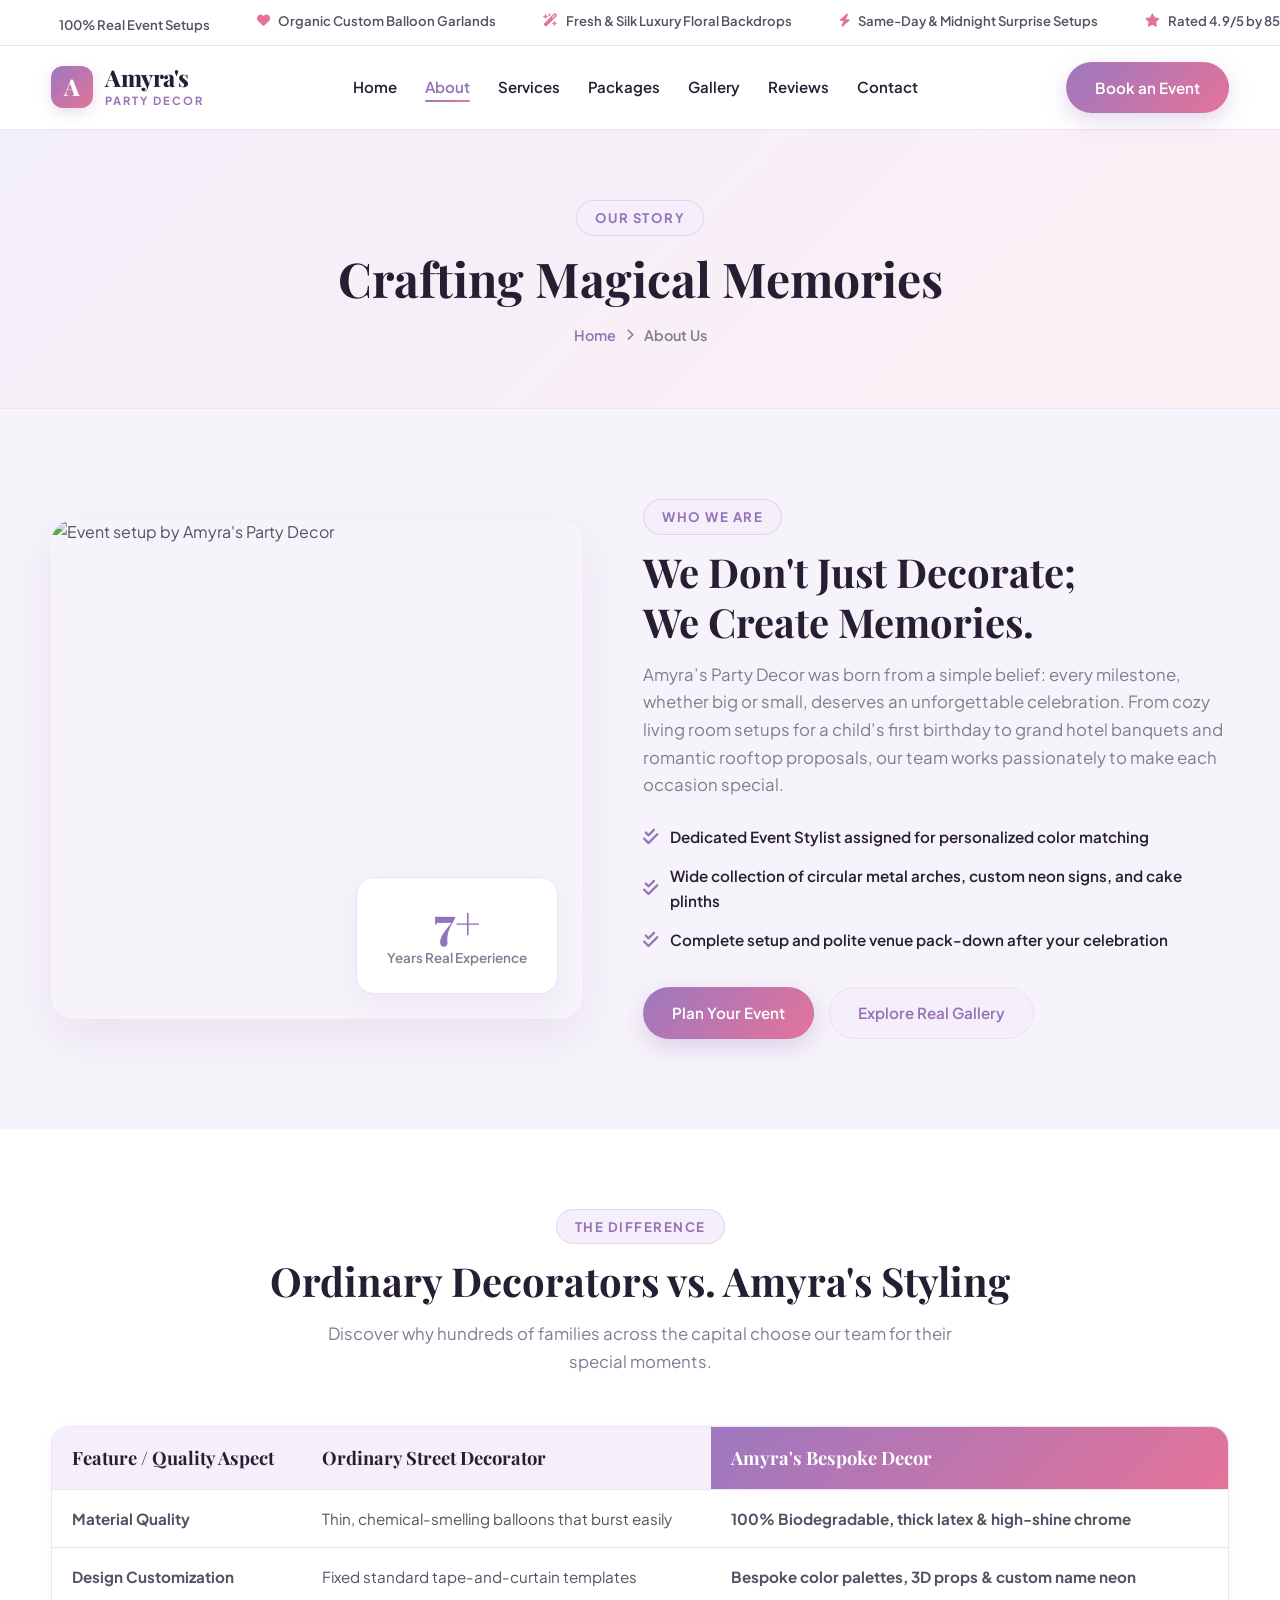
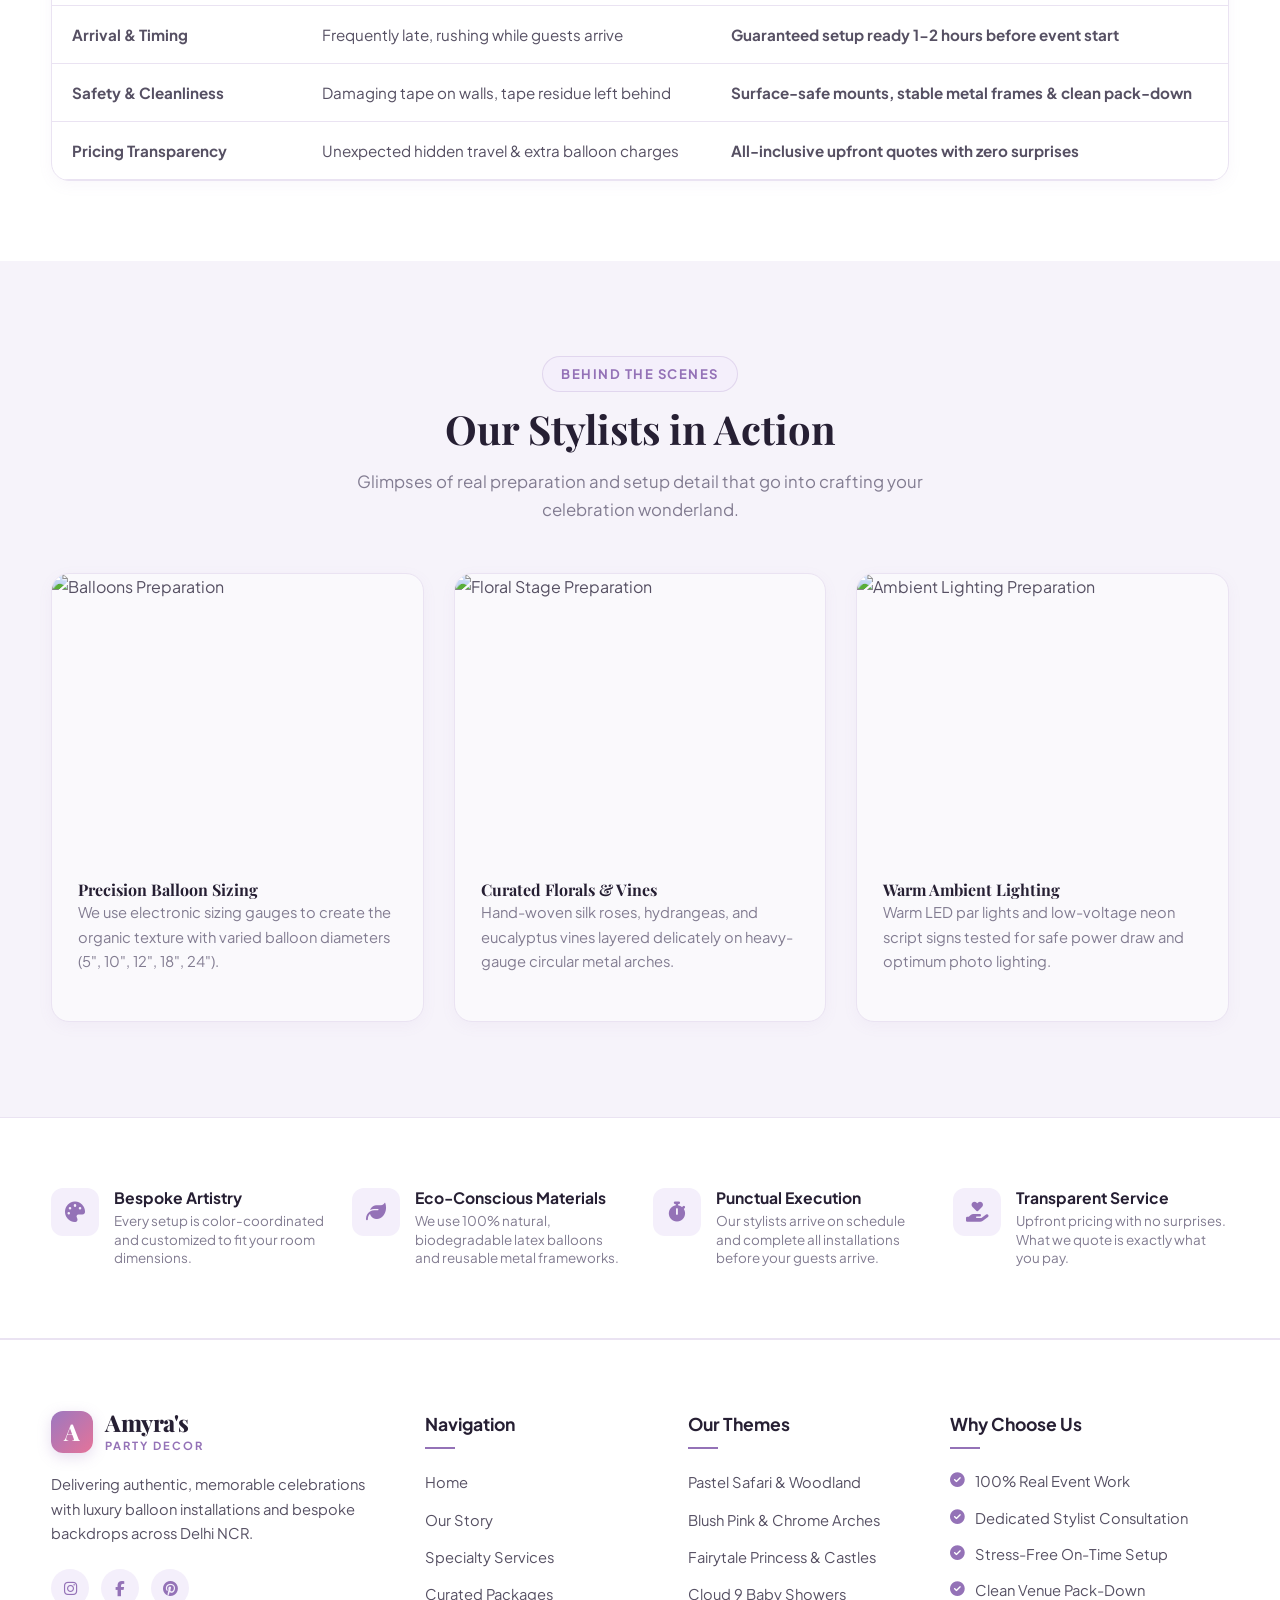
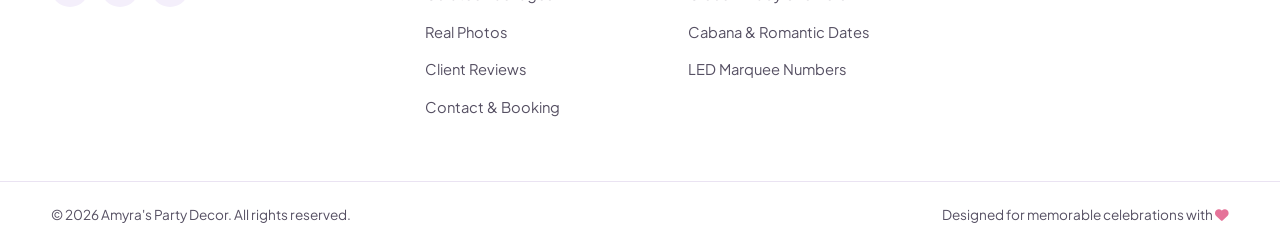
==== about.html @ 31425c53 "first commit" ====
<!DOCTYPE html>
<html lang="en">
<head>
    <meta charset="UTF-8">
    <meta name="viewport" content="width=device-width, initial-scale=1.0">
    <title>About Us | Amyra's Party Decor</title>
    <meta name="description" content="Discover the story of Amyra's Party Decor. Passionate event stylists creating real, unforgettable party decorations across Delhi NCR.">
    <!-- Google Fonts -->
    <link rel="preconnect" href="https://fonts.googleapis.com">
    <link rel="preconnect" href="https://fonts.gstatic.com" crossorigin>
    <link href="https://fonts.googleapis.com/css2?family=Plus+Jakarta+Sans:wght@400;500;600;700;800&family=Playfair+Display:ital,wght@0,600;0,700;0,800;1,600&display=swap" rel="stylesheet">
    <!-- Font Awesome Icons -->
    <link rel="stylesheet" href="https://cdnjs.cloudflare.com/ajax/libs/font-awesome/6.4.0/css/all.min.css">
    <!-- Custom CSS -->
    <link rel="stylesheet" href="style.css">
</head>
<body>

    <!-- TOP ANNOUNCEMENT TICKER -->
    <div class="top-announcement">
        <div class="marquee-track">
            <span><i class="fa-solid fa-sparkles"></i> 100% Real Event Setups</span>
            <span><i class="fa-solid fa-heart"></i> Organic Custom Balloon Garlands</span>
            <span><i class="fa-solid fa-wand-magic-sparkles"></i> Fresh & Silk Luxury Floral Backdrops</span>
            <span><i class="fa-solid fa-bolt"></i> Same-Day & Midnight Surprise Setups</span>
            <span><i class="fa-solid fa-star"></i> Rated 4.9/5 by 850+ Real Families</span>
        </div>
    </div>

    <!-- MAIN HEADER -->
    <header class="luxe-header" id="header">
        <div class="container header-inner">
            <a href="index.html" class="brand-brand">
                <span class="brand-monogram">A</span>
                <div class="brand-names">
                    <span class="name-main">Amyra's</span>
                    <span class="name-sub">Party Decor</span>
                </div>
            </a>

            <nav class="luxe-nav" id="navMenu">
                <ul class="nav-list">
                    <li><a href="index.html">Home</a></li>
                    <li><a href="about.html" class="active">About</a></li>
                    <li><a href="services.html">Services</a></li>
                    <li><a href="packages.html">Packages</a></li>
                    <li><a href="gallery.html">Gallery</a></li>
                    <li><a href="reviews.html">Reviews</a></li>
                    <li><a href="contact.html">Contact</a></li>
                </ul>
                <div class="mobile-cta-box">
                    <a href="contact.html" class="btn btn-primary w-100">Book an Event</a>
                </div>
            </nav>

            <div class="header-right">
                <a href="contact.html" class="btn btn-primary d-mobile-none">Book an Event</a>
                <button class="nav-burger" id="menuToggle" aria-label="Open Navigation Menu">
                    <span></span>
                    <span></span>
                    <span></span>
                </button>
            </div>
        </div>
    </header>

    <!-- PAGE HERO BANNER -->
    <section class="page-banner">
        <div class="container">
            <div class="tag-label">Our Story</div>
            <h1>Crafting Magical Memories</h1>
            <div class="breadcrumbs">
                <a href="index.html">Home</a>
                <i class="fa-solid fa-chevron-right"></i>
                <span>About Us</span>
            </div>
        </div>
    </section>

    <!-- STORY SECTION -->
    <section class="story-section">
        <div class="container story-wrapper">
            <div class="story-media">
                <div class="media-frame">
                    <img src="https://images.unsplash.com/photo-1464366400600-7168b8af9bc3?w=800&auto=format&fit=crop&q=80" alt="Event setup by Amyra's Party Decor">
                    <div class="badge-float">
                        <span class="badge-num">7+</span>
                        <span class="badge-lbl">Years Real Experience</span>
                    </div>
                </div>
            </div>
            <div class="story-content">
                <div class="tag-label">Who We Are</div>
                <h2 class="h2-heading">We Don't Just Decorate; <br>We Create Memories.</h2>
                <p class="body-p">
                    Amyra’s Party Decor was born from a simple belief: every milestone, whether big or small, deserves an unforgettable celebration. From cozy living room setups for a child’s first birthday to grand hotel banquets and romantic rooftop proposals, our team works passionately to make each occasion special.
                </p>
                <div class="highlights-list">
                    <div class="hl-item">
                        <i class="fa-solid fa-check-double"></i>
                        <span>Dedicated Event Stylist assigned for personalized color matching</span>
                    </div>
                    <div class="hl-item">
                        <i class="fa-solid fa-check-double"></i>
                        <span>Wide collection of circular metal arches, custom neon signs, and cake plinths</span>
                    </div>
                    <div class="hl-item">
                        <i class="fa-solid fa-check-double"></i>
                        <span>Complete setup and polite venue pack-down after your celebration</span>
                    </div>
                </div>
                <div class="story-cta">
                    <a href="contact.html" class="btn btn-primary">Plan Your Event</a>
                    <a href="gallery.html" class="btn btn-soft">Explore Real Gallery</a>
                </div>
            </div>
        </div>
    </section>

    <!-- WHAT SETS US APART: COMPARISON SECTION -->
    <section class="table-section">
        <div class="container">
            <div class="section-title-wrap text-center">
                <div class="tag-label">The Difference</div>
                <h2 class="h2-heading">Ordinary Decorators vs. Amyra's Styling</h2>
                <p class="body-p">Discover why hundreds of families across the capital choose our team for their special moments.</p>
            </div>

            <div class="comparison-wrapper">
                <table class="comparison-table">
                    <thead>
                        <tr>
                            <th>Feature / Quality Aspect</th>
                            <th>Ordinary Street Decorator</th>
                            <th style="background: var(--pastel-gradient); color: #FFFFFF;">Amyra's Bespoke Decor</th>
                        </tr>
                    </thead>
                    <tbody>
                        <tr>
                            <td><strong>Material Quality</strong></td>
                            <td>Thin, chemical-smelling balloons that burst easily</td>
                            <td><strong>100% Biodegradable, thick latex & high-shine chrome</strong></td>
                        </tr>
                        <tr>
                            <td><strong>Design Customization</strong></td>
                            <td>Fixed standard tape-and-curtain templates</td>
                            <td><strong>Bespoke color palettes, 3D props & custom name neon</strong></td>
                        </tr>
                        <tr>
                            <td><strong>Arrival & Timing</strong></td>
                            <td>Frequently late, rushing while guests arrive</td>
                            <td><strong>Guaranteed setup ready 1-2 hours before event start</strong></td>
                        </tr>
                        <tr>
                            <td><strong>Safety & Cleanliness</strong></td>
                            <td>Damaging tape on walls, tape residue left behind</td>
                            <td><strong>Surface-safe mounts, stable metal frames & clean pack-down</strong></td>
                        </tr>
                        <tr>
                            <td><strong>Pricing Transparency</strong></td>
                            <td>Unexpected hidden travel & extra balloon charges</td>
                            <td><strong>All-inclusive upfront quotes with zero surprises</strong></td>
                        </tr>
                    </tbody>
                </table>
            </div>
        </div>
    </section>

    <!-- REAL IN-ACTION PHOTO GRID -->
    <section class="gallery-luxe" style="background: var(--bg-alt);">
        <div class="container">
            <div class="section-title-wrap text-center">
                <div class="tag-label">Behind The Scenes</div>
                <h2 class="h2-heading">Our Stylists in Action</h2>
                <p class="body-p">Glimpses of real preparation and setup detail that go into crafting your celebration wonderland.</p>
            </div>

            <div class="cards-grid">
                <div class="service-box">
                    <div class="box-thumb" style="height: 280px;">
                        <img src="https://images.unsplash.com/photo-1530103862676-de8c9debad1d?w=700&auto=format&fit=crop&q=80" alt="Balloons Preparation">
                    </div>
                    <div class="box-content">
                        <h4>Precision Balloon Sizing</h4>
                        <p>We use electronic sizing gauges to create the organic texture with varied balloon diameters (5", 10", 12", 18", 24").</p>
                    </div>
                </div>

                <div class="service-box">
                    <div class="box-thumb" style="height: 280px;">
                        <img src="https://images.unsplash.com/photo-1519741497674-611481863552?w=700&auto=format&fit=crop&q=80" alt="Floral Stage Preparation">
                    </div>
                    <div class="box-content">
                        <h4>Curated Florals & Vines</h4>
                        <p>Hand-woven silk roses, hydrangeas, and eucalyptus vines layered delicately on heavy-gauge circular metal arches.</p>
                    </div>
                </div>

                <div class="service-box">
                    <div class="box-thumb" style="height: 280px;">
                        <img src="https://images.unsplash.com/photo-1511285560929-80b456fea0bc?w=700&auto=format&fit=crop&q=80" alt="Ambient Lighting Preparation">
                    </div>
                    <div class="box-content">
                        <h4>Warm Ambient Lighting</h4>
                        <p>Warm LED par lights and low-voltage neon script signs tested for safe power draw and optimum photo lighting.</p>
                    </div>
                </div>
            </div>
        </div>
    </section>

    <!-- OUR VALUES SECTION -->
    <section class="trust-strip" style="padding: 70px 0;">
        <div class="container trust-grid">
            <div class="trust-box">
                <div class="trust-icon"><i class="fa-solid fa-palette"></i></div>
                <div class="trust-text">
                    <h4>Bespoke Artistry</h4>
                    <p>Every setup is color-coordinated and customized to fit your room dimensions.</p>
                </div>
            </div>
            <div class="trust-box">
                <div class="trust-icon"><i class="fa-solid fa-leaf"></i></div>
                <div class="trust-text">
                    <h4>Eco-Conscious Materials</h4>
                    <p>We use 100% natural, biodegradable latex balloons and reusable metal frameworks.</p>
                </div>
            </div>
            <div class="trust-box">
                <div class="trust-icon"><i class="fa-solid fa-stopwatch"></i></div>
                <div class="trust-text">
                    <h4>Punctual Execution</h4>
                    <p>Our stylists arrive on schedule and complete all installations before your guests arrive.</p>
                </div>
            </div>
            <div class="trust-box">
                <div class="trust-icon"><i class="fa-solid fa-hand-holding-heart"></i></div>
                <div class="trust-text">
                    <h4>Transparent Service</h4>
                    <p>Upfront pricing with no surprises. What we quote is exactly what you pay.</p>
                </div>
            </div>
        </div>
    </section>

    <!-- FOOTER -->
    <footer class="footer-luxe">
        <div class="container footer-grid">
            <div class="col-main">
                <div class="brand-brand">
                    <span class="brand-monogram">A</span>
                    <div class="brand-names">
                        <span class="name-main">Amyra's</span>
                        <span class="name-sub">Party Decor</span>
                    </div>
                </div>
                <p class="footer-blurb">
                    Delivering authentic, memorable celebrations with luxury balloon installations and bespoke backdrops across Delhi NCR.
                </p>
                <div class="social-pills">
                    <a href="#" aria-label="Instagram"><i class="fa-brands fa-instagram"></i></a>
                    <a href="#" aria-label="Facebook"><i class="fa-brands fa-facebook-f"></i></a>
                    <a href="#" aria-label="Pinterest"><i class="fa-brands fa-pinterest"></i></a>
                </div>
            </div>

            <div class="col-links">
                <h5>Navigation</h5>
                <ul>
                    <li><a href="index.html">Home</a></li>
                    <li><a href="about.html">Our Story</a></li>
                    <li><a href="services.html">Specialty Services</a></li>
                    <li><a href="packages.html">Curated Packages</a></li>
                    <li><a href="gallery.html">Real Photos</a></li>
                    <li><a href="reviews.html">Client Reviews</a></li>
                    <li><a href="contact.html">Contact & Booking</a></li>
                </ul>
            </div>

            <div class="col-links">
                <h5>Our Themes</h5>
                <ul>
                    <li><a href="services.html">Pastel Safari & Woodland</a></li>
                    <li><a href="services.html">Blush Pink & Chrome Arches</a></li>
                    <li><a href="services.html">Fairytale Princess & Castles</a></li>
                    <li><a href="services.html">Cloud 9 Baby Showers</a></li>
                    <li><a href="services.html">Cabana & Romantic Dates</a></li>
                    <li><a href="services.html">LED Marquee Numbers</a></li>
                </ul>
            </div>

            <div class="col-links">
                <h5>Why Choose Us</h5>
                <ul class="perks-bullets">
                    <li><i class="fa-solid fa-circle-check"></i> 100% Real Event Work</li>
                    <li><i class="fa-solid fa-circle-check"></i> Dedicated Stylist Consultation</li>
                    <li><i class="fa-solid fa-circle-check"></i> Stress-Free On-Time Setup</li>
                    <li><i class="fa-solid fa-circle-check"></i> Clean Venue Pack-Down</li>
                </ul>
            </div>
        </div>

        <div class="footer-base">
            <div class="container footer-base-inner">
                <p>&copy; <span id="currentYear"></span> Amyra's Party Decor. All rights reserved.</p>
                <p>Designed for memorable celebrations with <i class="fa-solid fa-heart" style="color: #E57399;"></i></p>
            </div>
        </div>
    </footer>

    <!-- SCROLL TOP -->
    <button class="luxe-scroll-top" id="scrollTopBtn" aria-label="Scroll to Top">
        <i class="fa-solid fa-arrow-up"></i>
    </button>

    <script src="script.js"></script>
</body>
</html>
---- style.css ----
/* ==========================================================================
   AMYRA'S PARTY DECOR - LIGHT & SOFT PASTEL STYLESHEET (EXPANDED)
   Colors: Soft Lilac, Blush Rose, Pearl White & Lavender Mist (No Gold)
   Layout: 4% Left/Right Responsive Padding & Comprehensive Multi-Page Elements
   ========================================================================== */

:root {
    /* Soft Light Pastel Palette */
    --primary: #9472B7;
    --primary-light: #B79AD4;
    --primary-soft: #F4EFFB;
    --primary-dark: #7A589E;
    
    --rose: #E57399;
    --rose-light: #F7A8C2;
    --rose-soft: #FDF0F4;
    
    --pastel-gradient: linear-gradient(135deg, #9C78C0 0%, #E57399 100%);
    --pastel-gradient-soft: linear-gradient(135deg, #F3EFF9 0%, #FDF0F5 100%);
    --pastel-gradient-card: linear-gradient(180deg, #FFFFFF 0%, #FAF8FC 100%);
    
    --bg-page: #FAF9FC;
    --bg-card: #FFFFFF;
    --bg-alt: #F6F3FA;
    
    --text-heading: #261F33;
    --text-body: #565063;
    --text-muted: #827C91;
    --border-soft: #EAE3F2;
    --border-focus: #C8B3E3;

    /* Shadows & Radii */
    --shadow-sm: 0 4px 15px rgba(148, 114, 183, 0.06);
    --shadow-md: 0 10px 30px rgba(148, 114, 183, 0.08);
    --shadow-lg: 0 18px 45px rgba(148, 114, 183, 0.12);
    
    --radius-sm: 10px;
    --radius-md: 18px;
    --radius-lg: 24px;
    --radius-pill: 999px;
    
    --transition: all 0.3s cubic-bezier(0.2, 0.8, 0.2, 1);
}

/* Base Reset */
*, *::before, *::after {
    margin: 0;
    padding: 0;
    box-sizing: border-box;
}

html {
    scroll-behavior: smooth;
    font-size: 16px;
}

body {
    font-family: 'Plus Jakarta Sans', sans-serif;
    color: var(--text-body);
    background-color: var(--bg-page);
    line-height: 1.65;
    overflow-x: hidden;
    -webkit-font-smoothing: antialiased;
}

h1, h2, h3, h4, .h2-heading {
    font-family: 'Playfair Display', serif;
    color: var(--text-heading);
    font-weight: 700;
    line-height: 1.25;
}

h5, h6 {
    font-family: 'Plus Jakarta Sans', sans-serif;
    font-weight: 700;
}

a {
    text-decoration: none;
    color: inherit;
    transition: var(--transition);
}

ul {
    list-style: none;
}

img {
    max-width: 100%;
    height: auto;
    display: block;
}

/* 4% LEFT & RIGHT PADDING ACROSS ENTIRE APPLICATION */
.container {
    width: 100%;
    max-width: 100%;
    margin: 0 auto;
    padding-left: 4%;
    padding-right: 4%;
}

.text-center {
    text-align: center;
}

.w-100 {
    width: 100%;
}

.pastel-gradient-text {
    background: var(--pastel-gradient);
    -webkit-background-clip: text;
    -webkit-text-fill-color: transparent;
    display: inline-block;
}

/* Headings & Section Tags */
.tag-label {
    display: inline-flex;
    align-items: center;
    gap: 6px;
    font-size: 0.82rem;
    font-weight: 700;
    text-transform: uppercase;
    letter-spacing: 1.5px;
    color: var(--primary);
    background: var(--primary-soft);
    padding: 6px 18px;
    border-radius: var(--radius-pill);
    margin-bottom: 12px;
    border: 1px solid rgba(148, 114, 183, 0.2);
}

.h2-heading {
    font-size: 2.5rem;
    margin-bottom: 14px;
    color: var(--text-heading);
}

.body-p {
    font-size: 1.05rem;
    color: var(--text-muted);
    max-width: 660px;
    margin: 0 auto;
}

.section-title-wrap {
    margin-bottom: 50px;
}

/* Buttons (Soft & Light) */
.btn {
    display: inline-flex;
    align-items: center;
    justify-content: center;
    gap: 10px;
    font-family: 'Plus Jakarta Sans', sans-serif;
    font-weight: 600;
    font-size: 0.95rem;
    padding: 12px 28px;
    border-radius: var(--radius-pill);
    cursor: pointer;
    border: 1.5px solid transparent;
    transition: var(--transition);
}

.btn-primary {
    background: var(--pastel-gradient);
    color: #FFFFFF;
    box-shadow: 0 8px 22px rgba(156, 120, 192, 0.28);
}

.btn-primary:hover {
    transform: translateY(-2px);
    box-shadow: 0 12px 28px rgba(156, 120, 192, 0.4);
    opacity: 0.95;
    color: #FFFFFF;
}

.btn-soft {
    background: var(--primary-soft);
    color: var(--primary);
    border: 1px solid var(--border-soft);
}

.btn-soft:hover {
    background: #EAE2F5;
    color: var(--primary);
    transform: translateY(-2px);
}

.btn-outline {
    background: transparent;
    border-color: var(--primary);
    color: var(--primary);
}

.btn-outline:hover {
    background: var(--primary);
    color: #FFFFFF;
    transform: translateY(-2px);
}

.btn-xl {
    padding: 15px 34px;
    font-size: 1.05rem;
}

.btn-block {
    width: 100%;
}

/* ==========================================================================
   TOP TICKER MARQUEE
   ========================================================================== */
.top-announcement {
    background: #FFFFFF;
    color: var(--text-body);
    font-size: 0.82rem;
    font-weight: 600;
    padding: 9px 4%;
    overflow: hidden;
    white-space: nowrap;
    border-bottom: 1px solid var(--border-soft);
}

.marquee-track {
    display: inline-block;
    animation: marquee 32s linear infinite;
}

.marquee-track span {
    margin-right: 45px;
    display: inline-flex;
    align-items: center;
    gap: 8px;
}

.marquee-track span i {
    color: var(--rose);
}

@keyframes marquee {
    0% { transform: translateX(0%); }
    100% { transform: translateX(-50%); }
}

/* ==========================================================================
   HEADER (LIGHT & CLEAN)
   ========================================================================== */
.luxe-header {
    background: rgba(255, 255, 255, 0.95);
    backdrop-filter: blur(14px);
    position: sticky;
    top: 0;
    z-index: 999;
    padding: 16px 0;
    border-bottom: 1px solid var(--border-soft);
    transition: var(--transition);
}

.luxe-header.scrolled {
    padding: 11px 0;
    box-shadow: var(--shadow-sm);
}

.header-inner {
    display: flex;
    align-items: center;
    justify-content: space-between;
}

/* Brand */
.brand-brand {
    display: flex;
    align-items: center;
    gap: 12px;
}

.brand-monogram {
    width: 42px;
    height: 42px;
    background: var(--pastel-gradient);
    color: #FFFFFF;
    border-radius: 12px;
    display: flex;
    align-items: center;
    justify-content: center;
    font-family: 'Playfair Display', serif;
    font-size: 1.45rem;
    font-weight: 800;
    box-shadow: 0 4px 14px rgba(156, 120, 192, 0.25);
}

.brand-names {
    display: flex;
    flex-direction: column;
}

.name-main {
    font-family: 'Playfair Display', serif;
    font-size: 1.45rem;
    font-weight: 800;
    color: var(--text-heading);
    line-height: 1.1;
    letter-spacing: -0.5px;
}

.name-sub {
    font-size: 0.7rem;
    font-weight: 700;
    text-transform: uppercase;
    letter-spacing: 2px;
    color: var(--primary);
}

/* Navigation Links */
.nav-list {
    display: flex;
    align-items: center;
    gap: 28px;
}

.nav-list a {
    font-size: 0.94rem;
    font-weight: 600;
    color: var(--text-heading);
    position: relative;
    padding: 6px 0;
}

.nav-list a::after {
    content: '';
    position: absolute;
    bottom: 0;
    left: 0;
    width: 0;
    height: 2px;
    background: var(--pastel-gradient);
    border-radius: 2px;
    transition: var(--transition);
}

.nav-list a:hover,
.nav-list a.active {
    color: var(--primary);
}

.nav-list a:hover::after,
.nav-list a.active::after {
    width: 100%;
}

.mobile-cta-box {
    display: none;
}

.header-right {
    display: flex;
    align-items: center;
    gap: 15px;
}

.nav-burger {
    display: none;
    flex-direction: column;
    justify-content: space-around;
    width: 30px;
    height: 24px;
    background: transparent;
    border: none;
    cursor: pointer;
    padding: 0;
    z-index: 1002;
}

.nav-burger span {
    width: 100%;
    height: 2.5px;
    background: var(--text-heading);
    border-radius: 4px;
    transition: var(--transition);
}

/* ==========================================================================
   PAGE HERO / BANNER (FOR SUBPAGES)
   ========================================================================== */
.page-banner {
    padding: 70px 0 60px;
    background: var(--pastel-gradient-soft);
    text-align: center;
    border-bottom: 1px solid var(--border-soft);
}

.page-banner h1 {
    font-size: 3rem;
    margin-bottom: 14px;
}

.breadcrumbs {
    display: inline-flex;
    align-items: center;
    gap: 10px;
    font-size: 0.9rem;
    font-weight: 600;
    color: var(--text-muted);
}

.breadcrumbs a {
    color: var(--primary);
}

.breadcrumbs i {
    font-size: 0.75rem;
}

/* ==========================================================================
   HERO SECTION (HOME)
   ========================================================================== */
.hero-luxe {
    position: relative;
    padding: 70px 0 85px;
    background: radial-gradient(circle at 10% 20%, rgba(156, 120, 192, 0.08) 0%, transparent 45%),
                radial-gradient(circle at 90% 80%, rgba(229, 115, 153, 0.08) 0%, transparent 45%),
                var(--bg-page);
    overflow: hidden;
}

.hero-grid {
    display: grid;
    grid-template-columns: 1.15fr 0.85fr;
    gap: 40px;
    align-items: center;
}

.pill-tag {
    display: inline-flex;
    align-items: center;
    gap: 8px;
    font-size: 0.82rem;
    font-weight: 700;
    text-transform: uppercase;
    letter-spacing: 1.5px;
    color: var(--primary);
    background: #FFFFFF;
    border: 1px solid var(--border-soft);
    padding: 8px 18px;
    border-radius: var(--radius-pill);
    box-shadow: var(--shadow-sm);
    margin-bottom: 22px;
}

.hero-headline {
    font-size: 3.5rem;
    font-weight: 800;
    margin-bottom: 20px;
    letter-spacing: -0.5px;
}

.hero-lead {
    font-size: 1.12rem;
    color: var(--text-muted);
    max-width: 520px;
    margin-bottom: 35px;
}

.hero-actions {
    display: flex;
    gap: 16px;
    flex-wrap: wrap;
    margin-bottom: 45px;
}

.hero-metrics {
    display: flex;
    align-items: center;
    gap: 28px;
    padding-top: 25px;
    border-top: 1px solid var(--border-soft);
}

.metric-item {
    display: flex;
    flex-direction: column;
}

.metric-val {
    font-family: 'Playfair Display', serif;
    font-size: 2.1rem;
    font-weight: 800;
    color: var(--primary);
    line-height: 1;
}

.metric-label {
    font-size: 0.82rem;
    font-weight: 600;
    color: var(--text-muted);
    margin-top: 4px;
}

.metric-divider {
    width: 1px;
    height: 36px;
    background: var(--border-soft);
}

/* Bento Cards */
.hero-bento {
    display: grid;
    grid-template-columns: 1fr 1fr;
    grid-template-rows: 250px 190px;
    gap: 16px;
}

.bento-card {
    position: relative;
    border-radius: var(--radius-md);
    overflow: hidden;
    box-shadow: var(--shadow-md);
    border: 1px solid #FFFFFF;
    transition: var(--transition);
}

.bento-card img {
    width: 100%;
    height: 100%;
    object-fit: cover;
    transition: transform 0.6s ease;
}

.bento-card:hover img {
    transform: scale(1.06);
}

.bento-main {
    grid-column: 1 / -1;
    grid-row: 1;
}

.bento-badge {
    position: absolute;
    top: 15px;
    right: 15px;
    background: rgba(255, 255, 255, 0.95);
    backdrop-filter: blur(8px);
    color: var(--primary);
    font-size: 0.75rem;
    font-weight: 700;
    padding: 6px 14px;
    border-radius: var(--radius-pill);
    box-shadow: var(--shadow-sm);
    display: flex;
    align-items: center;
    gap: 6px;
}

.bento-info {
    position: absolute;
    bottom: 0;
    left: 0;
    right: 0;
    padding: 20px;
    background: linear-gradient(0deg, rgba(38, 31, 51, 0.85) 0%, transparent 100%);
    color: #FFFFFF;
}

.bento-info h4 {
    color: #FFFFFF;
    font-size: 1.25rem;
    margin-bottom: 2px;
}

.bento-info p {
    font-size: 0.85rem;
    color: rgba(255, 255, 255, 0.85);
}

.bento-info-compact {
    position: absolute;
    bottom: 12px;
    left: 12px;
    right: 12px;
    background: rgba(255, 255, 255, 0.95);
    backdrop-filter: blur(6px);
    padding: 6px 12px;
    border-radius: var(--radius-sm);
    text-align: center;
    font-size: 0.82rem;
    font-weight: 700;
    color: var(--text-heading);
}

/* ==========================================================================
   TRUST STRIP
   ========================================================================== */
.trust-strip {
    background: #FFFFFF;
    padding: 40px 0;
    border-top: 1px solid var(--border-soft);
    border-bottom: 1px solid var(--border-soft);
}

.trust-grid {
    display: grid;
    grid-template-columns: repeat(4, 1fr);
    gap: 25px;
}

.trust-box {
    display: flex;
    align-items: flex-start;
    gap: 15px;
}

.trust-icon {
    width: 48px;
    height: 48px;
    min-width: 48px;
    background: var(--primary-soft);
    color: var(--primary);
    border-radius: 12px;
    display: flex;
    align-items: center;
    justify-content: center;
    font-size: 1.25rem;
}

.trust-text h4 {
    font-family: 'Plus Jakarta Sans', sans-serif;
    font-size: 0.98rem;
    font-weight: 700;
    margin-bottom: 4px;
}

.trust-text p {
    font-size: 0.84rem;
    color: var(--text-muted);
    line-height: 1.4;
}

/* ==========================================================================
   PROCESS / STEP-BY-STEP (HOW WE WORK)
   ========================================================================== */
.process-section {
    padding: 90px 0;
    background: var(--bg-alt);
}

.process-grid {
    display: grid;
    grid-template-columns: repeat(4, 1fr);
    gap: 25px;
    position: relative;
}

.process-card {
    background: #FFFFFF;
    border-radius: var(--radius-md);
    padding: 30px 24px;
    border: 1px solid var(--border-soft);
    box-shadow: var(--shadow-sm);
    position: relative;
    transition: var(--transition);
}

.process-card:hover {
    transform: translateY(-6px);
    box-shadow: var(--shadow-md);
    border-color: var(--primary-light);
}

.step-num {
    display: inline-block;
    font-size: 0.8rem;
    font-weight: 800;
    color: var(--primary);
    background: var(--primary-soft);
    padding: 4px 12px;
    border-radius: var(--radius-pill);
    margin-bottom: 16px;
}

.process-card h4 {
    font-size: 1.2rem;
    margin-bottom: 10px;
}

.process-card p {
    font-size: 0.9rem;
    color: var(--text-muted);
    line-height: 1.5;
}

/* ==========================================================================
   STORY / ABOUT SECTION
   ========================================================================== */
.story-section {
    padding: 90px 0;
    background: var(--bg-alt);
}

.story-wrapper {
    display: grid;
    grid-template-columns: 1fr 1.1fr;
    gap: 60px;
    align-items: center;
}

.media-frame {
    position: relative;
    border-radius: var(--radius-lg);
    overflow: hidden;
    box-shadow: var(--shadow-lg);
}

.media-frame img {
    width: 100%;
    height: 500px;
    object-fit: cover;
    transition: transform 0.6s ease;
}

.media-frame:hover img {
    transform: scale(1.03);
}

.badge-float {
    position: absolute;
    bottom: 25px;
    right: 25px;
    background: #FFFFFF;
    color: var(--text-heading);
    padding: 22px 30px;
    border-radius: var(--radius-md);
    border: 1px solid var(--border-soft);
    text-align: center;
    box-shadow: var(--shadow-md);
}

.badge-num {
    display: block;
    font-family: 'Playfair Display', serif;
    font-size: 2.8rem;
    font-weight: 800;
    color: var(--primary);
    line-height: 1;
}

.badge-lbl {
    font-size: 0.84rem;
    color: var(--text-muted);
    font-weight: 600;
}

.story-content .body-p {
    margin-left: 0;
    margin-bottom: 25px;
}

.highlights-list {
    display: flex;
    flex-direction: column;
    gap: 14px;
    margin-bottom: 35px;
}

.hl-item {
    display: flex;
    align-items: center;
    gap: 12px;
    font-size: 0.95rem;
    font-weight: 600;
    color: var(--text-heading);
}

.hl-item i {
    color: var(--primary);
    font-size: 1.1rem;
}

.story-cta {
    display: flex;
    gap: 15px;
    flex-wrap: wrap;
}

/* ==========================================================================
   SERVICES (SOFT LIGHT CARDS)
   ========================================================================== */
.services-luxe {
    padding: 95px 0;
    background: #FFFFFF;
}

.cards-grid {
    display: grid;
    grid-template-columns: repeat(3, 1fr);
    gap: 30px;
}

.service-box {
    background: var(--bg-page);
    border-radius: var(--radius-md);
    overflow: hidden;
    border: 1px solid var(--border-soft);
    box-shadow: var(--shadow-sm);
    display: flex;
    flex-direction: column;
    transition: var(--transition);
}

.service-box:hover {
    transform: translateY(-8px);
    box-shadow: var(--shadow-lg);
    border-color: var(--primary-light);
}

.box-thumb {
    position: relative;
    height: 230px;
    overflow: hidden;
}

.box-thumb img {
    width: 100%;
    height: 100%;
    object-fit: cover;
    transition: transform 0.6s ease;
}

.service-box:hover .box-thumb img {
    transform: scale(1.08);
}

.pill-category {
    position: absolute;
    top: 14px;
    right: 14px;
    background: rgba(255, 255, 255, 0.92);
    backdrop-filter: blur(8px);
    color: var(--primary);
    font-size: 0.74rem;
    font-weight: 700;
    padding: 5px 12px;
    border-radius: var(--radius-pill);
    border: 1px solid var(--border-soft);
}

.box-content {
    padding: 26px;
    display: flex;
    flex-direction: column;
    flex-grow: 1;
}

.box-header {
    display: flex;
    align-items: baseline;
    gap: 10px;
    margin-bottom: 12px;
}

.box-num {
    font-family: 'Playfair Display', serif;
    font-size: 1.25rem;
    font-weight: 800;
    color: var(--primary);
}

.box-header h3 {
    font-size: 1.25rem;
    color: var(--text-heading);
}

.box-content p {
    font-size: 0.92rem;
    color: var(--text-muted);
    margin-bottom: 22px;
    flex-grow: 1;
}

.box-footer {
    display: flex;
    align-items: center;
    justify-content: space-between;
    padding-top: 18px;
    border-top: 1px solid var(--border-soft);
}

.price-start {
    font-size: 0.9rem;
    font-weight: 800;
    color: var(--primary);
}

.arrow-btn {
    width: 36px;
    height: 36px;
    border-radius: 50%;
    background: #FFFFFF;
    color: var(--text-heading);
    border: 1px solid var(--border-soft);
    display: flex;
    align-items: center;
    justify-content: center;
    font-size: 0.85rem;
}

.service-box:hover .arrow-btn {
    background: var(--primary);
    color: #FFFFFF;
    border-color: var(--primary);
}

/* ==========================================================================
   PACKAGES SECTION (LIGHT SOFT CARDS - NO DARK/GOLD)
   ========================================================================== */
.packages-luxe {
    padding: 95px 0;
    background: var(--pastel-gradient-soft);
    position: relative;
}

.pricing-deck {
    display: grid;
    grid-template-columns: repeat(3, 1fr);
    gap: 30px;
    align-items: stretch;
}

.tier-card {
    background: #FFFFFF;
    border-radius: var(--radius-lg);
    border: 1px solid var(--border-soft);
    box-shadow: var(--shadow-sm);
    padding: 40px 32px;
    display: flex;
    flex-direction: column;
    position: relative;
    transition: var(--transition);
}

.tier-card:hover {
    transform: translateY(-8px);
    box-shadow: var(--shadow-lg);
}

.tier-card.featured-tier {
    border: 2px solid var(--primary);
    transform: scale(1.03);
    box-shadow: var(--shadow-lg);
}

.tier-card.featured-tier:hover {
    transform: scale(1.03) translateY(-8px);
}

.ribbon-popular {
    position: absolute;
    top: -14px;
    left: 50%;
    transform: translateX(-50%);
    background: var(--pastel-gradient);
    color: #FFFFFF;
    font-size: 0.74rem;
    font-weight: 800;
    letter-spacing: 1.5px;
    padding: 6px 20px;
    border-radius: var(--radius-pill);
    box-shadow: 0 4px 14px rgba(156, 120, 192, 0.35);
}

.tier-badge {
    display: inline-block;
    font-size: 0.75rem;
    font-weight: 800;
    text-transform: uppercase;
    letter-spacing: 1px;
    color: var(--primary);
    background: var(--primary-soft);
    padding: 4px 12px;
    border-radius: var(--radius-pill);
    margin-bottom: 12px;
}

.tier-title {
    font-size: 1.6rem;
    color: var(--text-heading);
    margin-bottom: 6px;
}

.tier-desc {
    font-size: 0.88rem;
    color: var(--text-muted);
    min-height: 42px;
}

.tier-price-box {
    margin: 22px 0 26px;
    padding-bottom: 22px;
    border-bottom: 1px solid var(--border-soft);
}

.tier-price-box .curr {
    font-size: 1.5rem;
    font-weight: 700;
    color: var(--primary);
    vertical-align: top;
}

.tier-price-box .val {
    font-family: 'Playfair Display', serif;
    font-size: 3rem;
    font-weight: 800;
    color: var(--text-heading);
    line-height: 1;
}

.tier-price-box .per {
    font-size: 0.85rem;
    color: var(--text-muted);
}

.tier-features {
    display: flex;
    flex-direction: column;
    gap: 14px;
    margin-bottom: 35px;
    flex-grow: 1;
}

.tier-features li {
    font-size: 0.92rem;
    display: flex;
    align-items: flex-start;
    gap: 12px;
    color: var(--text-body);
}

.tier-features li i.fa-circle-check {
    color: #10B981;
    font-size: 1rem;
    margin-top: 3px;
}

.tier-features li.muted-feat {
    color: #A39EA8;
    text-decoration: line-through;
}

.tier-features li.muted-feat i {
    color: #C7C3CD;
}

/* ==========================================================================
   PACKAGE COMPARISON TABLE
   ========================================================================== */
.table-section {
    padding: 80px 0;
    background: #FFFFFF;
}

.comparison-wrapper {
    overflow-x: auto;
    border-radius: var(--radius-md);
    border: 1px solid var(--border-soft);
    box-shadow: var(--shadow-sm);
}

.comparison-table {
    width: 100%;
    border-collapse: collapse;
    text-align: left;
    min-width: 700px;
}

.comparison-table th,
.comparison-table td {
    padding: 16px 20px;
    border-bottom: 1px solid var(--border-soft);
    font-size: 0.95rem;
}

.comparison-table th {
    background: var(--primary-soft);
    color: var(--text-heading);
    font-family: 'Playfair Display', serif;
    font-size: 1.15rem;
}

.comparison-table tr:hover {
    background: var(--bg-page);
}

.comparison-table td i.fa-check {
    color: #10B981;
}

.comparison-table td i.fa-xmark {
    color: #D1D5DB;
}

/* ==========================================================================
   ADD-ONS & PROPS RENTALS
   ========================================================================== */
.addons-section {
    padding: 80px 0;
    background: var(--bg-alt);
}

.addons-grid {
    display: grid;
    grid-template-columns: repeat(4, 1fr);
    gap: 20px;
}

.addon-card {
    background: #FFFFFF;
    border-radius: var(--radius-md);
    padding: 24px;
    text-align: center;
    border: 1px solid var(--border-soft);
    box-shadow: var(--shadow-sm);
    transition: var(--transition);
}

.addon-card:hover {
    transform: translateY(-4px);
    box-shadow: var(--shadow-md);
}

.addon-icon {
    width: 52px;
    height: 52px;
    margin: 0 auto 14px;
    background: var(--primary-soft);
    color: var(--primary);
    border-radius: 50%;
    display: flex;
    align-items: center;
    justify-content: center;
    font-size: 1.35rem;
}

.addon-card h5 {
    font-size: 1.05rem;
    margin-bottom: 6px;
}

.addon-price {
    font-size: 0.95rem;
    font-weight: 700;
    color: var(--primary);
}

/* ==========================================================================
   GALLERY (MASONRY SHOWCASE)
   ========================================================================== */
.gallery-luxe {
    padding: 95px 0;
    background: #FFFFFF;
}

.pill-filters {
    display: flex;
    justify-content: center;
    gap: 10px;
    flex-wrap: wrap;
    margin-top: 28px;
}

.filter-tab {
    background: var(--bg-page);
    border: 1px solid var(--border-soft);
    color: var(--text-body);
    font-size: 0.9rem;
    font-weight: 600;
    padding: 8px 22px;
    border-radius: var(--radius-pill);
    cursor: pointer;
    transition: var(--transition);
}

.filter-tab:hover,
.filter-tab.active {
    background: var(--primary);
    color: #FFFFFF;
    border-color: var(--primary);
}

.gallery-masonry {
    display: grid;
    grid-template-columns: repeat(3, 1fr);
    grid-auto-rows: 250px;
    gap: 20px;
}

.masonry-item {
    position: relative;
    border-radius: var(--radius-md);
    overflow: hidden;
    box-shadow: var(--shadow-sm);
    cursor: pointer;
}

.masonry-item.item-tall {
    grid-row: span 2;
}

.masonry-item img {
    width: 100%;
    height: 100%;
    object-fit: cover;
    transition: transform 0.6s ease;
}

.masonry-item:hover img {
    transform: scale(1.06);
}

.item-overlay {
    position: absolute;
    inset: 0;
    background: linear-gradient(0deg, rgba(38, 31, 51, 0.85) 0%, transparent 60%);
    opacity: 0;
    display: flex;
    flex-direction: column;
    justify-content: flex-end;
    padding: 24px;
    transition: var(--transition);
}

.item-tag {
    font-size: 0.76rem;
    font-weight: 700;
    text-transform: uppercase;
    color: var(--rose-light);
    margin-bottom: 4px;
}

.item-overlay h4 {
    color: #FFFFFF;
    font-size: 1.2rem;
}

.masonry-item:hover .item-overlay {
    opacity: 1;
}

/* ==========================================================================
   TESTIMONIALS (LIGHT EDITORIAL REVIEWS)
   ========================================================================== */
.reviews-luxe {
    padding: 95px 0;
    background: var(--bg-alt);
}

.reviews-grid {
    display: grid;
    grid-template-columns: repeat(3, 1fr);
    gap: 30px;
}

.review-box {
    background: #FFFFFF;
    border-radius: var(--radius-lg);
    padding: 38px 30px;
    border: 1px solid var(--border-soft);
    box-shadow: var(--shadow-sm);
    display: flex;
    flex-direction: column;
    transition: var(--transition);
}

.review-box:hover {
    transform: translateY(-6px);
    box-shadow: var(--shadow-md);
}

.highlighted-review {
    border-color: var(--primary-light);
}

.rating-stars {
    color: #FBBF24;
    font-size: 0.95rem;
    margin-bottom: 18px;
}

.review-quote {
    font-size: 0.98rem;
    font-style: italic;
    color: var(--text-body);
    line-height: 1.7;
    margin-bottom: 25px;
    flex-grow: 1;
}

.client-meta {
    display: flex;
    align-items: center;
    gap: 14px;
}

.client-meta img {
    width: 48px;
    height: 48px;
    border-radius: 50%;
    object-fit: cover;
    border: 2px solid var(--primary-light);
}

.client-meta h5 {
    font-size: 1rem;
    color: var(--text-heading);
}

.client-meta span {
    font-size: 0.8rem;
    color: var(--text-muted);
}

/* ==========================================================================
   FAQ ACCORDION
   ========================================================================== */
.faq-section {
    padding: 90px 0;
    background: #FFFFFF;
}

.faq-container {
    max-width: 860px;
    margin: 0 auto;
}

.faq-item {
    background: var(--bg-page);
    border: 1px solid var(--border-soft);
    border-radius: var(--radius-md);
    margin-bottom: 16px;
    overflow: hidden;
    transition: var(--transition);
}

.faq-question {
    padding: 20px 24px;
    display: flex;
    justify-content: space-between;
    align-items: center;
    cursor: pointer;
    font-weight: 700;
    font-size: 1.05rem;
    color: var(--text-heading);
}

.faq-question i {
    color: var(--primary);
    transition: transform 0.3s ease;
}

.faq-answer {
    padding: 0 24px 20px;
    font-size: 0.95rem;
    color: var(--text-muted);
    line-height: 1.6;
    display: none;
}

.faq-item.active .faq-answer {
    display: block;
}

.faq-item.active .faq-question i {
    transform: rotate(180deg);
}

/* ==========================================================================
   BOOKING & INQUIRY
   ========================================================================== */
.booking-luxe {
    padding: 95px 0;
    background: #FFFFFF;
}

.booking-split {
    display: grid;
    grid-template-columns: 1fr 1.15fr;
    gap: 60px;
    align-items: flex-start;
}

.booking-details .body-p {
    margin-left: 0;
    margin-bottom: 30px;
}

.perks-list {
    display: flex;
    flex-direction: column;
    gap: 16px;
    margin-bottom: 30px;
}

.perk-card {
    display: flex;
    align-items: center;
    gap: 16px;
    background: var(--bg-page);
    padding: 16px 20px;
    border-radius: var(--radius-md);
    border: 1px solid var(--border-soft);
}

.perk-icon {
    width: 44px;
    height: 44px;
    background: var(--primary-soft);
    color: var(--primary);
    border-radius: 50%;
    display: flex;
    align-items: center;
    justify-content: center;
    font-size: 1.15rem;
}

.perk-card h6 {
    font-size: 0.95rem;
    color: var(--text-heading);
    margin-bottom: 2px;
}

.perk-card p {
    font-size: 0.88rem;
    color: var(--text-muted);
}

/* Booking Card Form */
.booking-card {
    background: #FFFFFF;
    padding: 42px;
    border-radius: var(--radius-lg);
    box-shadow: var(--shadow-lg);
    border: 1px solid var(--border-soft);
    position: relative;
}

.form-badge {
    position: absolute;
    top: 24px;
    right: 28px;
    background: var(--primary-soft);
    color: var(--primary);
    font-size: 0.75rem;
    font-weight: 800;
    padding: 4px 12px;
    border-radius: var(--radius-pill);
}

.booking-card h3 {
    font-size: 1.85rem;
    margin-bottom: 6px;
}

.booking-card > p {
    font-size: 0.92rem;
    color: var(--text-muted);
    margin-bottom: 25px;
}

.input-grid {
    display: grid;
    grid-template-columns: 1fr 1fr;
    gap: 16px;
}

.input-field {
    margin-bottom: 16px;
}

.input-field label {
    display: block;
    font-size: 0.85rem;
    font-weight: 700;
    color: var(--text-heading);
    margin-bottom: 6px;
}

.input-field input,
.input-field select,
.input-field textarea {
    width: 100%;
    padding: 12px 16px;
    border: 1.5px solid var(--border-soft);
    border-radius: var(--radius-sm);
    font-family: inherit;
    font-size: 0.95rem;
    color: var(--text-heading);
    background-color: var(--bg-page);
    transition: var(--transition);
}

.input-field input:focus,
.input-field select:focus,
.input-field textarea:focus {
    outline: none;
    border-color: var(--primary);
    background: #FFFFFF;
    box-shadow: 0 0 0 4px rgba(148, 114, 183, 0.12);
}

.status-msg {
    margin-top: 15px;
    padding: 12px;
    border-radius: var(--radius-sm);
    font-size: 0.92rem;
    font-weight: 600;
    display: none;
    text-align: center;
}

.status-msg.success {
    display: block;
    background: #ECFDF5;
    color: #065F46;
    border: 1px solid #A7F3D0;
}

/* ==========================================================================
   FOOTER (LIGHT & NO PHONE/EMAIL/ADDRESS)
   ========================================================================== */
.footer-luxe {
    background: #FFFFFF;
    color: var(--text-body);
    padding: 70px 0 0;
    border-top: 1px solid var(--border-soft);
}

.footer-grid {
    display: grid;
    grid-template-columns: 1.5fr 1fr 1fr 1.25fr;
    gap: 40px;
    padding-bottom: 50px;
}

.footer-blurb {
    font-size: 0.92rem;
    line-height: 1.65;
    margin: 18px 0 24px;
    max-width: 320px;
}

.social-pills {
    display: flex;
    gap: 12px;
}

.social-pills a {
    width: 38px;
    height: 38px;
    background: var(--primary-soft);
    color: var(--primary);
    border-radius: 50%;
    display: flex;
    align-items: center;
    justify-content: center;
    font-size: 0.95rem;
}

.social-pills a:hover {
    background: var(--primary);
    color: #FFFFFF;
    transform: translateY(-3px);
}

.col-links h5 {
    color: var(--text-heading);
    font-size: 1.1rem;
    margin-bottom: 20px;
    position: relative;
    padding-bottom: 10px;
}

.col-links h5::after {
    content: '';
    position: absolute;
    bottom: 0;
    left: 0;
    width: 30px;
    height: 2px;
    background: var(--primary);
}

.col-links li {
    margin-bottom: 11px;
}

.col-links a {
    font-size: 0.92rem;
    color: var(--text-body);
}

.col-links a:hover {
    color: var(--primary);
    padding-left: 5px;
}

.perks-bullets li {
    display: flex;
    align-items: flex-start;
    gap: 10px;
    font-size: 0.92rem;
    margin-bottom: 12px;
    color: var(--text-body);
}

.perks-bullets i {
    color: var(--primary);
    margin-top: 4px;
}

.footer-base {
    border-top: 1px solid var(--border-soft);
    padding: 22px 0;
    font-size: 0.85rem;
}

.footer-base-inner {
    display: flex;
    justify-content: space-between;
    align-items: center;
    flex-wrap: wrap;
    gap: 15px;
}

/* ==========================================================================
   SCROLL TO TOP BUTTON
   ========================================================================== */
.luxe-scroll-top {
    position: fixed;
    bottom: 30px;
    right: 30px;
    width: 48px;
    height: 48px;
    background: #FFFFFF;
    color: var(--primary);
    border: 1px solid var(--border-soft);
    border-radius: 50%;
    display: flex;
    align-items: center;
    justify-content: center;
    font-size: 1.1rem;
    cursor: pointer;
    box-shadow: var(--shadow-md);
    z-index: 990;
    opacity: 0;
    visibility: hidden;
    transition: var(--transition);
}

.luxe-scroll-top.visible {
    opacity: 1;
    visibility: visible;
}

.luxe-scroll-top:hover {
    background: var(--primary);
    color: #FFFFFF;
    transform: translateY(-4px);
}

/* ==========================================================================
   REVIEW SUMMARY & RATING BARS
   ========================================================================== */
.rating-summary-card {
    background: #FFFFFF;
    border: 1px solid var(--border-soft);
    border-radius: var(--radius-lg);
    padding: 40px;
    box-shadow: var(--shadow-sm);
    display: grid;
    grid-template-columns: 280px 1fr;
    gap: 40px;
    align-items: center;
    margin-bottom: 50px;
}

.rating-big-score {
    text-align: center;
    padding-right: 40px;
    border-right: 1px solid var(--border-soft);
}

.score-num {
    font-size: 4rem;
    font-weight: 800;
    color: var(--primary);
    line-height: 1;
    font-family: var(--font-heading);
    margin-bottom: 8px;
}

.score-stars {
    color: #FBBF24;
    font-size: 1.25rem;
    margin-bottom: 8px;
}

.score-count {
    font-size: 0.9rem;
    color: var(--text-muted);
    font-weight: 600;
}

.rating-bars-wrap {
    display: flex;
    flex-direction: column;
    gap: 16px;
}

.rating-bar-row {
    display: grid;
    grid-template-columns: 180px 1fr 45px;
    align-items: center;
    gap: 16px;
}

.rating-bar-label {
    font-size: 0.92rem;
    font-weight: 600;
    color: var(--text-heading);
}

.rating-track {
    height: 10px;
    background: var(--bg-alt);
    border-radius: var(--radius-pill);
    overflow: hidden;
    position: relative;
}

.rating-fill {
    height: 100%;
    background: var(--pastel-gradient);
    border-radius: var(--radius-pill);
}

.rating-score-val {
    font-size: 0.9rem;
    font-weight: 700;
    color: var(--text-body);
    text-align: right;
}

.verified-pill {
    display: inline-flex;
    align-items: center;
    gap: 5px;
    font-size: 0.72rem;
    font-weight: 700;
    padding: 3px 10px;
    border-radius: var(--radius-pill);
    background: var(--primary-soft);
    color: var(--primary);
    margin-bottom: 12px;
}

.review-event-thumb {
    width: 100%;
    height: 160px;
    border-radius: var(--radius-sm);
    object-fit: cover;
    margin-bottom: 18px;
    border: 1px solid var(--border-soft);
}

/* ==========================================================================
   WHAT HAPPENS NEXT TIMELINE & PREP CHECKLIST (CONTACT PAGE)
   ========================================================================== */
.timeline-section {
    padding: 85px 0;
    background: var(--bg-page);
    border-top: 1px solid var(--border-soft);
}

.timeline-deck {
    display: grid;
    grid-template-columns: repeat(3, 1fr);
    gap: 30px;
    position: relative;
}

.timeline-card {
    background: #FFFFFF;
    border: 1px solid var(--border-soft);
    border-radius: var(--radius-lg);
    padding: 36px 30px;
    box-shadow: var(--shadow-sm);
    position: relative;
    transition: var(--transition);
}

.timeline-card:hover {
    transform: translateY(-6px);
    box-shadow: var(--shadow-md);
}

.timeline-step-num {
    font-size: 2.2rem;
    font-weight: 800;
    font-family: var(--font-heading);
    color: var(--primary-light);
    line-height: 1;
    margin-bottom: 16px;
}

.timeline-card h4 {
    font-size: 1.25rem;
    margin-bottom: 10px;
}

.timeline-card p {
    font-size: 0.92rem;
    color: var(--text-body);
    line-height: 1.6;
}

.prep-grid {
    display: grid;
    grid-template-columns: repeat(4, 1fr);
    gap: 24px;
    margin-top: 40px;
}

.prep-item {
    background: #FFFFFF;
    border: 1px solid var(--border-soft);
    border-radius: var(--radius-md);
    padding: 28px 24px;
    text-align: center;
    box-shadow: var(--shadow-sm);
    transition: var(--transition);
}

.prep-item:hover {
    transform: translateY(-4px);
    border-color: var(--primary-light);
}

.prep-item .prep-icon {
    width: 52px;
    height: 52px;
    border-radius: 50%;
    background: var(--pastel-gradient-soft);
    color: var(--primary);
    display: inline-flex;
    align-items: center;
    justify-content: center;
    font-size: 1.35rem;
    margin-bottom: 16px;
}

.prep-item h5 {
    font-size: 1.05rem;
    margin-bottom: 8px;
}

.prep-item p {
    font-size: 0.88rem;
    color: var(--text-muted);
    line-height: 1.5;
}

/* ==========================================================================
   RESPONSIVE DESIGN (BREAKPOINTS)
   ========================================================================== */
@media (max-width: 1024px) {
    .hero-headline {
        font-size: 2.8rem;
    }

    .hero-grid {
        grid-template-columns: 1fr;
        gap: 50px;
    }

    .trust-grid {
        grid-template-columns: repeat(2, 1fr);
    }

    .process-grid {
        grid-template-columns: repeat(2, 1fr);
    }

    .addons-grid {
        grid-template-columns: repeat(2, 1fr);
    }

    .story-wrapper {
        grid-template-columns: 1fr;
    }

    .cards-grid {
        grid-template-columns: repeat(2, 1fr);
    }

    .pricing-deck {
        grid-template-columns: 1fr;
        max-width: 480px;
        margin: 0 auto;
    }

    .tier-card.featured-tier {
        transform: none;
    }

    .tier-card.featured-tier:hover {
        transform: translateY(-8px);
    }

    .gallery-masonry {
        grid-template-columns: repeat(2, 1fr);
        grid-auto-rows: 220px;
    }

    .reviews-grid {
        grid-template-columns: 1fr;
        max-width: 540px;
        margin: 0 auto;
    }

    .booking-split {
        grid-template-columns: 1fr;
    }

    .rating-summary-card {
        grid-template-columns: 1fr;
        gap: 30px;
    }

    .rating-big-score {
        padding-right: 0;
        padding-bottom: 25px;
        border-right: none;
        border-bottom: 1px solid var(--border-soft);
    }

    .prep-grid {
        grid-template-columns: repeat(2, 1fr);
    }

    .footer-grid {
        grid-template-columns: repeat(2, 1fr);
    }
}

@media (max-width: 768px) {
    .container {
        padding-left: 4%;
        padding-right: 4%;
    }

    .d-mobile-none {
        display: none !important;
    }

    .nav-burger {
        display: flex;
    }

    .luxe-nav {
        position: fixed;
        top: 0;
        right: -100%;
        width: 82%;
        max-width: 340px;
        height: 100vh;
        background: #FFFFFF;
        box-shadow: -10px 0 30px rgba(0, 0, 0, 0.15);
        padding: 90px 28px 40px;
        flex-direction: column;
        justify-content: flex-start;
        gap: 25px;
        transition: right 0.4s ease;
        z-index: 1001;
    }

    .luxe-nav.active {
        right: 0;
    }

    .nav-list {
        flex-direction: column;
        align-items: flex-start;
        gap: 18px;
        width: 100%;
    }

    .nav-list a {
        font-size: 1.1rem;
    }

    .mobile-cta-box {
        display: block;
        width: 100%;
        margin-top: 20px;
    }

    .nav-burger.active span:nth-child(1) {
        transform: rotate(45deg) translate(5px, 6px);
    }
    .nav-burger.active span:nth-child(2) {
        opacity: 0;
    }
    .nav-burger.active span:nth-child(3) {
        transform: rotate(-45deg) translate(5px, -6px);
    }

    .hero-headline {
        font-size: 2.3rem;
    }

    .h2-heading {
        font-size: 2rem;
    }

    .hero-actions {
        flex-direction: column;
    }

    .hero-actions .btn {
        width: 100%;
    }

    .hero-metrics {
        gap: 16px;
    }

    .hero-bento {
        grid-template-columns: 1fr;
        grid-template-rows: 240px 160px 160px;
    }

    .trust-grid {
        grid-template-columns: 1fr;
    }

    .process-grid {
        grid-template-columns: 1fr;
    }

    .addons-grid {
        grid-template-columns: 1fr;
    }

    .cards-grid {
        grid-template-columns: 1fr;
    }

    .gallery-masonry {
        grid-template-columns: 1fr;
        grid-auto-rows: 240px;
    }

    .masonry-item.item-tall {
        grid-row: span 1;
    }

    .input-grid {
        grid-template-columns: 1fr;
    }

    .booking-card {
        padding: 28px 20px;
    }

    .timeline-deck {
        grid-template-columns: 1fr;
    }

    .prep-grid {
        grid-template-columns: 1fr;
    }

    .rating-bar-row {
        grid-template-columns: 130px 1fr 35px;
        gap: 10px;
    }

    .footer-grid {
        grid-template-columns: 1fr;
    }
}
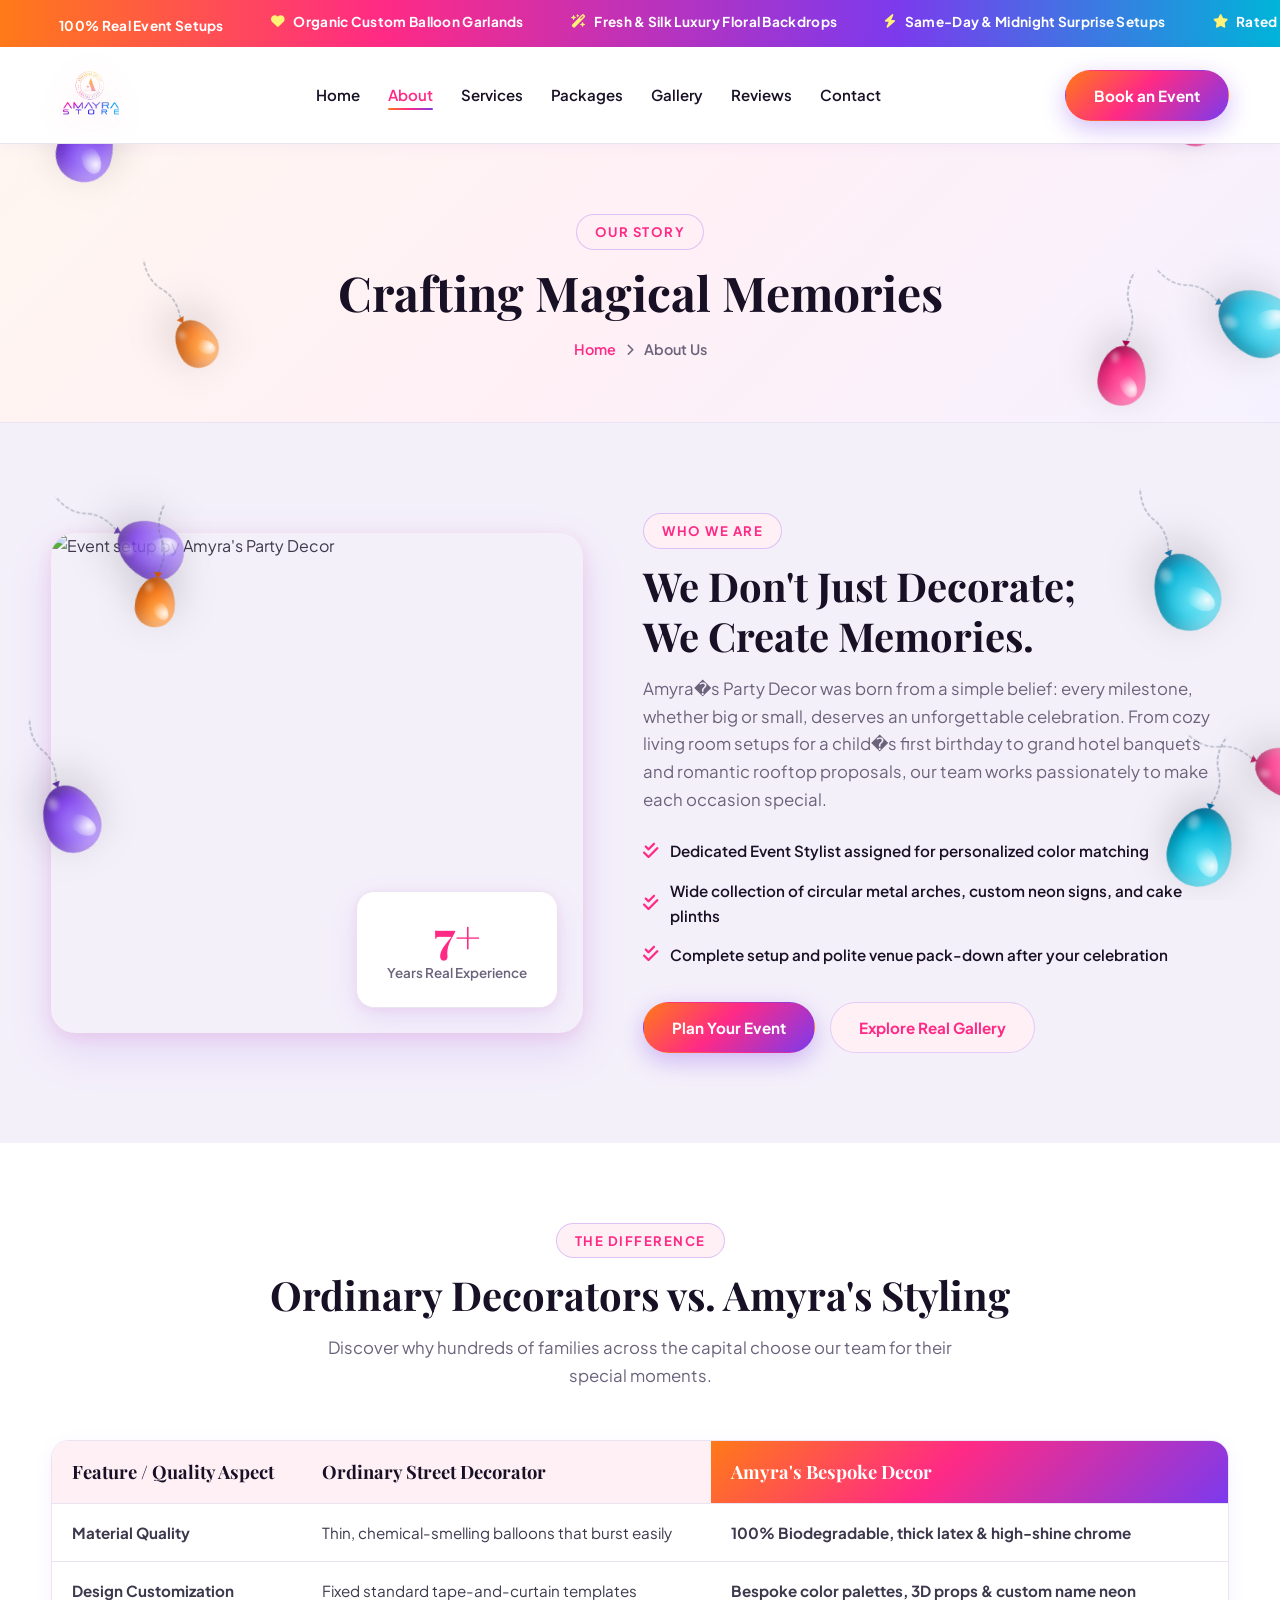
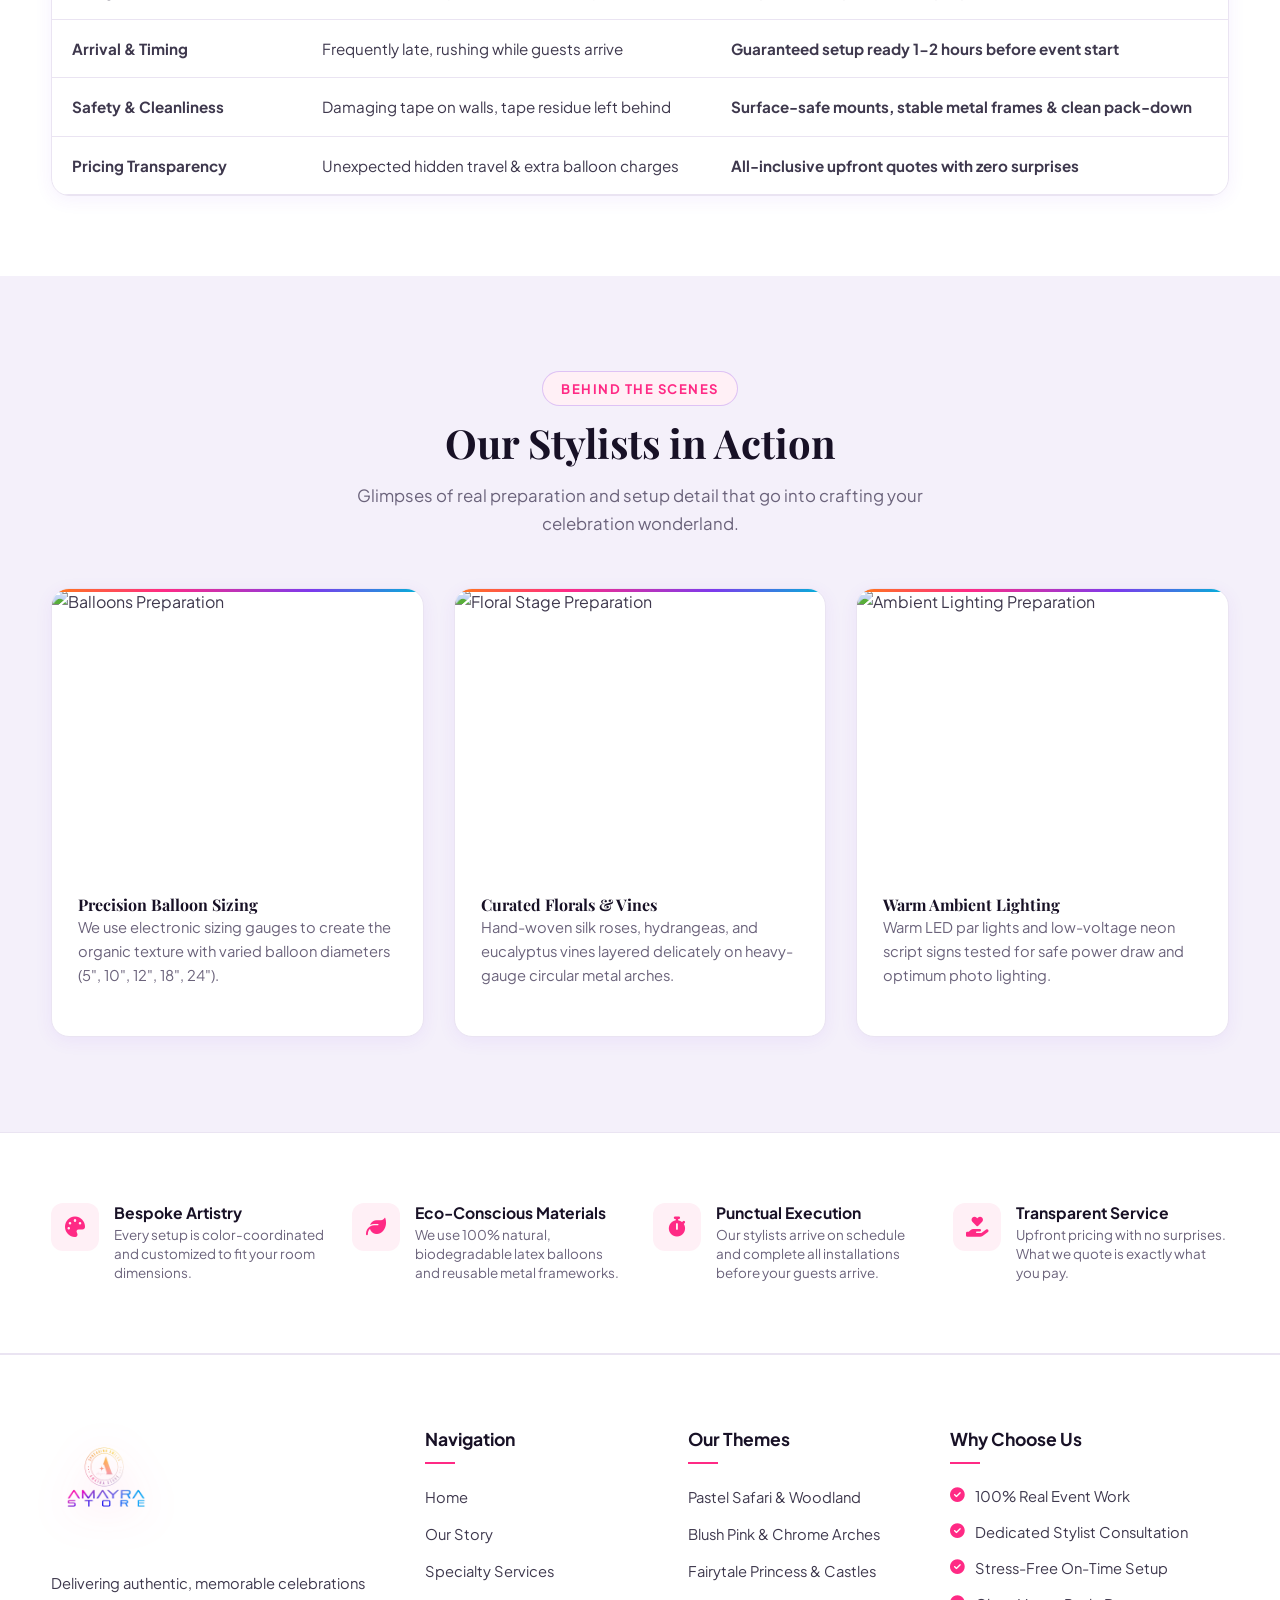
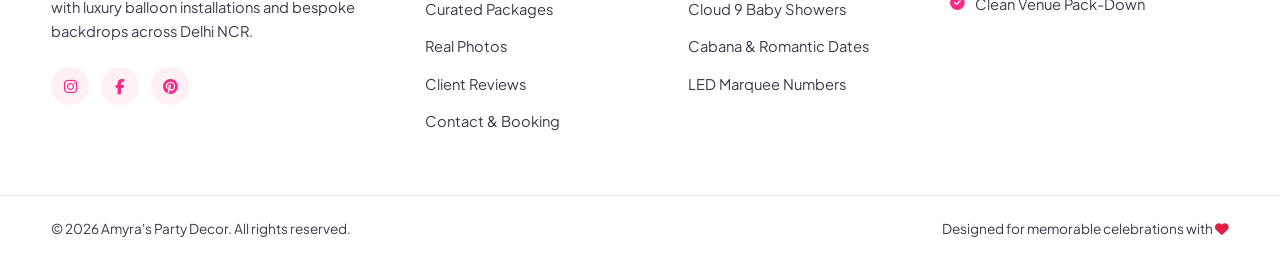
==== commit 9cb7392e: "first commit" ====
--- a/about.html
+++ b/about.html
@@ -1,4 +1,4 @@
-<!DOCTYPE html>
+﻿<!DOCTYPE html>
 <html lang="en">
 <head>
     <meta charset="UTF-8">
@@ -15,6 +15,8 @@
     <link rel="stylesheet" href="style.css">
 </head>
 <body>
+    <!-- BACKDROP OVERLAY FOR MOBILE DRAWER -->
+    <div class="nav-overlay" id="navOverlay"></div>
 
     <!-- TOP ANNOUNCEMENT TICKER -->
     <div class="top-announcement">
@@ -31,34 +33,37 @@
     <header class="luxe-header" id="header">
         <div class="container header-inner">
             <a href="index.html" class="brand-brand">
-                <span class="brand-monogram">A</span>
-                <div class="brand-names">
-                    <span class="name-main">Amyra's</span>
-                    <span class="name-sub">Party Decor</span>
-                </div>
+                <img src="logo.png" alt="Amayra Store Logo" class="brand-main-logo">
             </a>
 
-            <nav class="luxe-nav" id="navMenu">
+                        <nav class="luxe-nav" id="navMenu">
+                <div class="drawer-header">
+                    <div class="brand-brand">
+                        <img src="logo.png" alt="Amayra Store Logo" class="brand-main-logo">
+                    </div>
+                    <button class="drawer-close" id="drawerClose" aria-label="Close Menu">
+                        <i class="fa-solid fa-xmark"></i>
+                    </button>
+                </div>
                 <ul class="nav-list">
-                    <li><a href="index.html">Home</a></li>
-                    <li><a href="about.html" class="active">About</a></li>
-                    <li><a href="services.html">Services</a></li>
-                    <li><a href="packages.html">Packages</a></li>
-                    <li><a href="gallery.html">Gallery</a></li>
-                    <li><a href="reviews.html">Reviews</a></li>
-                    <li><a href="contact.html">Contact</a></li>
+                    <li><a href="index.html"><i class="fa-solid fa-house"></i> Home</a></li>
+                    <li><a href="about.html" class="active"><i class="fa-solid fa-heart"></i> About</a></li>
+                    <li><a href="services.html"><i class="fa-solid fa-wand-magic-sparkles"></i> Services</a></li>
+                    <li><a href="packages.html"><i class="fa-solid fa-tags"></i> Packages</a></li>
+                    <li><a href="gallery.html"><i class="fa-solid fa-images"></i> Gallery</a></li>
+                    <li><a href="reviews.html"><i class="fa-solid fa-star"></i> Reviews</a></li>
+                    <li><a href="contact.html"><i class="fa-solid fa-calendar-check"></i> Contact</a></li>
                 </ul>
                 <div class="mobile-cta-box">
-                    <a href="contact.html" class="btn btn-primary w-100">Book an Event</a>
+                    <a href="contact.html" class="btn btn-primary w-100"><i class="fa-solid fa-paper-plane"></i> Book an Event</a>
                 </div>
             </nav>
 
             <div class="header-right">
                 <a href="contact.html" class="btn btn-primary d-mobile-none">Book an Event</a>
                 <button class="nav-burger" id="menuToggle" aria-label="Open Navigation Menu">
-                    <span></span>
-                    <span></span>
-                    <span></span>
+                    <i class="fa-solid fa-bars"></i>
+                    <span>Menu</span>
                 </button>
             </div>
         </div>
@@ -93,7 +98,7 @@
                 <div class="tag-label">Who We Are</div>
                 <h2 class="h2-heading">We Don't Just Decorate; <br>We Create Memories.</h2>
                 <p class="body-p">
-                    Amyra’s Party Decor was born from a simple belief: every milestone, whether big or small, deserves an unforgettable celebration. From cozy living room setups for a child’s first birthday to grand hotel banquets and romantic rooftop proposals, our team works passionately to make each occasion special.
+                    Amyra�s Party Decor was born from a simple belief: every milestone, whether big or small, deserves an unforgettable celebration. From cozy living room setups for a child�s first birthday to grand hotel banquets and romantic rooftop proposals, our team works passionately to make each occasion special.
                 </p>
                 <div class="highlights-list">
                     <div class="hl-item">
@@ -249,11 +254,7 @@
         <div class="container footer-grid">
             <div class="col-main">
                 <div class="brand-brand">
-                    <span class="brand-monogram">A</span>
-                    <div class="brand-names">
-                        <span class="name-main">Amyra's</span>
-                        <span class="name-sub">Party Decor</span>
-                    </div>
+                    <img src="logo.png" alt="Amayra Store Logo" class="brand-main-logo footer-logo">
                 </div>
                 <p class="footer-blurb">
                     Delivering authentic, memorable celebrations with luxury balloon installations and bespoke backdrops across Delhi NCR.
@@ -304,10 +305,34 @@
         <div class="footer-base">
             <div class="container footer-base-inner">
                 <p>&copy; <span id="currentYear"></span> Amyra's Party Decor. All rights reserved.</p>
-                <p>Designed for memorable celebrations with <i class="fa-solid fa-heart" style="color: #E57399;"></i></p>
+                <p>Designed for memorable celebrations with <i class="fa-solid fa-heart" style="color: #E11D48;"></i></p>
             </div>
         </div>
     </footer>
+
+        <!-- MOBILE BOTTOM NAVIGATION (ALWAYS VISIBLE ON PHONE) -->
+    <nav class="mobile-bottom-nav">
+        <a href="index.html" class="bnav-item">
+            <i class="fa-solid fa-house"></i>
+            <span>Home</span>
+        </a>
+        <a href="services.html" class="bnav-item">
+            <i class="fa-solid fa-wand-magic-sparkles"></i>
+            <span>Services</span>
+        </a>
+        <a href="packages.html" class="bnav-item">
+            <i class="fa-solid fa-tags"></i>
+            <span>Packages</span>
+        </a>
+        <a href="gallery.html" class="bnav-item">
+            <i class="fa-solid fa-images"></i>
+            <span>Gallery</span>
+        </a>
+        <a href="contact.html" class="bnav-item bnav-book">
+            <i class="fa-solid fa-calendar-check"></i>
+            <span>Book</span>
+        </a>
+    </nav>
 
     <!-- SCROLL TOP -->
     <button class="luxe-scroll-top" id="scrollTopBtn" aria-label="Scroll to Top">
--- a/style.css
+++ b/style.css
@@ -1,38 +1,61 @@
 /* ==========================================================================
-   AMYRA'S PARTY DECOR - LIGHT & SOFT PASTEL STYLESHEET (EXPANDED)
-   Colors: Soft Lilac, Blush Rose, Pearl White & Lavender Mist (No Gold)
-   Layout: 4% Left/Right Responsive Padding & Comprehensive Multi-Page Elements
+   AMYRA'S PARTY DECOR & STORE - BRAND LOGO SIGNATURE THEME
+   Colors: Sunset Tangerine (#FF7A18), Radiant Neon Pink (#FF2A85),
+           Royal Violet (#7C3AED), Electric Sky Cyan (#00B4D8)
+   Animation: Scroll-Reactive Floating & Swaying Balloons ("Hawa me Laharte Balloons")
    ========================================================================== */
 
 :root {
-    /* Soft Light Pastel Palette */
-    --primary: #9472B7;
-    --primary-light: #B79AD4;
-    --primary-soft: #F4EFFB;
-    --primary-dark: #7A589E;
+    /* Exact Logo Color Spectrum */
+    --brand-orange: #FF7A18;      /* Sunset Tangerine (Top of Logo) */
+    --brand-pink: #FF2A85;        /* Radiant Neon Pink (Center & "Amyra") */
+    --brand-purple: #7C3AED;      /* Royal Electric Violet ("M/A") */
+    --brand-cyan: #00B4D8;        /* Electric Sky Cyan ("STORE") */
+    --brand-cyan-light: #38BDF8;
+
+    /* Core UI Mapping */
+    --primary: #FF2A85;           /* Primary Action: Radiant Hot Pink */
+    --primary-light: #FF5EAA;
+    --primary-soft: #FFF0F6;
+    --primary-dark: #C2185B;
     
-    --rose: #E57399;
-    --rose-light: #F7A8C2;
-    --rose-soft: #FDF0F4;
+    --rose: #FF2A85;
+    --rose-light: #FF5EAA;
+    --rose-soft: #FFF0F6;
     
-    --pastel-gradient: linear-gradient(135deg, #9C78C0 0%, #E57399 100%);
-    --pastel-gradient-soft: linear-gradient(135deg, #F3EFF9 0%, #FDF0F5 100%);
-    --pastel-gradient-card: linear-gradient(180deg, #FFFFFF 0%, #FAF8FC 100%);
+    --accent: #7C3AED;            /* Secondary Accent: Royal Violet */
+    --accent-glow: rgba(255, 42, 133, 0.3);
     
-    --bg-page: #FAF9FC;
-    --bg-card: #FFFFFF;
-    --bg-alt: #F6F3FA;
+    /* Signature Logo Gradients */
+    --pastel-gradient: linear-gradient(135deg, #FF7A18 0%, #FF2A85 45%, #7C3AED 100%);
+    --pastel-gradient-soft: linear-gradient(135deg, #FFF6F0 0%, #FFF0F6 50%, #F5F2FF 100%);
+    --pastel-gradient-card: linear-gradient(180deg, #FFFFFF 0%, #FAF8FD 100%);
+    --brand-gradient: linear-gradient(135deg, #FF7A18 0%, #FF2A85 35%, #7C3AED 70%, #00B4D8 100%);
+    --brand-gradient-horizontal: linear-gradient(90deg, #FF7A18 0%, #FF2A85 30%, #7C3AED 70%, #00B4D8 100%);
+    --hero-glow: radial-gradient(circle at 50% 30%, rgba(255, 42, 133, 0.12) 0%, rgba(124, 58, 237, 0.08) 40%, rgba(0, 180, 216, 0.06) 70%, transparent 100%);
     
-    --text-heading: #261F33;
-    --text-body: #565063;
-    --text-muted: #827C91;
-    --border-soft: #EAE3F2;
-    --border-focus: #C8B3E3;
-
-    /* Shadows & Radii */
-    --shadow-sm: 0 4px 15px rgba(148, 114, 183, 0.06);
-    --shadow-md: 0 10px 30px rgba(148, 114, 183, 0.08);
-    --shadow-lg: 0 18px 45px rgba(148, 114, 183, 0.12);
+    /* Clean, Elegant Light & Celebratory Theme (No Black Color) */
+    --bg-page: #FAF9FD;           /* Clean luminous celebratory background */
+    --bg-card: #FFFFFF;           /* Pure white crisp elevated card */
+    --bg-card-hover: #FFFFFF;     /* Elevated hover card */
+    --bg-alt: #F4F0FA;            /* Soft warm lavender-cream alternate section */
+    --bg-input: #FFFFFF;          /* Clear white input */
+    
+    /* High-Contrast Crystal-Clear Typography */
+    --text-heading: #181126;      /* Deep midnight violet - 100% sharp & readable */
+    --text-body: #3E384D;         /* High-contrast rich slate body text */
+    --text-muted: #6B637B;        /* Clearly legible muted text */
+    --border-soft: #EAE4F2;       /* Soft festive border */
+    --border-card: #E4DDEC;
+    --border-focus: #FF2A85;
+
+    /* Crisp Festive Glow Shadows */
+    --shadow-sm: 0 4px 18px rgba(124, 58, 237, 0.07);
+    --shadow-md: 0 10px 30px rgba(124, 58, 237, 0.11), 0 2px 8px rgba(255, 42, 133, 0.08);
+    --shadow-lg: 0 18px 45px rgba(124, 58, 237, 0.14), 0 4px 16px rgba(255, 42, 133, 0.12);
+    --shadow-primary: 0 10px 25px rgba(255, 42, 133, 0.35);
+    --shadow-orange: 0 10px 25px rgba(255, 122, 24, 0.35);
+    --shadow-cyan: 0 10px 25px rgba(0, 180, 216, 0.35);
     
     --radius-sm: 10px;
     --radius-md: 18px;
@@ -129,7 +152,7 @@
     padding: 6px 18px;
     border-radius: var(--radius-pill);
     margin-bottom: 12px;
-    border: 1px solid rgba(148, 114, 183, 0.2);
+    border: 1px solid rgba(124, 58, 237, 0.25);
 }
 
 .h2-heading {
@@ -168,32 +191,34 @@
 .btn-primary {
     background: var(--pastel-gradient);
     color: #FFFFFF;
-    box-shadow: 0 8px 22px rgba(156, 120, 192, 0.28);
+    font-weight: 700;
+    box-shadow: 0 8px 24px rgba(124, 58, 237, 0.32);
 }
 
 .btn-primary:hover {
     transform: translateY(-2px);
-    box-shadow: 0 12px 28px rgba(156, 120, 192, 0.4);
-    opacity: 0.95;
+    box-shadow: 0 12px 30px rgba(225, 29, 72, 0.42);
     color: #FFFFFF;
 }
 
 .btn-soft {
     background: var(--primary-soft);
     color: var(--primary);
-    border: 1px solid var(--border-soft);
+    border: 1px solid rgba(124, 58, 237, 0.2);
+    font-weight: 700;
 }
 
 .btn-soft:hover {
-    background: #EAE2F5;
-    color: var(--primary);
+    background: var(--primary);
+    color: #FFFFFF;
     transform: translateY(-2px);
 }
 
 .btn-outline {
     background: transparent;
-    border-color: var(--primary);
-    color: var(--primary);
+    border: 2px solid var(--primary);
+    color: var(--primary);
+    font-weight: 700;
 }
 
 .btn-outline:hover {
@@ -203,7 +228,7 @@
 }
 
 .btn-xl {
-    padding: 15px 34px;
+    padding: 16px 36px;
     font-size: 1.05rem;
 }
 
@@ -212,17 +237,18 @@
 }
 
 /* ==========================================================================
-   TOP TICKER MARQUEE
+   TOP TICKER MARQUEE (EXACT LOGO GRADIENT BANNER)
    ========================================================================== */
 .top-announcement {
-    background: #FFFFFF;
-    color: var(--text-body);
-    font-size: 0.82rem;
-    font-weight: 600;
-    padding: 9px 4%;
+    background: var(--brand-gradient-horizontal);
+    color: #FFFFFF;
+    font-size: 0.85rem;
+    font-weight: 700;
+    letter-spacing: 0.3px;
+    padding: 10px 4%;
     overflow: hidden;
     white-space: nowrap;
-    border-bottom: 1px solid var(--border-soft);
+    box-shadow: 0 2px 14px rgba(255, 42, 133, 0.3);
 }
 
 .marquee-track {
@@ -238,7 +264,7 @@
 }
 
 .marquee-track span i {
-    color: var(--rose);
+    color: #FFF275; /* Sparkling warm starlight */
 }
 
 @keyframes marquee {
@@ -250,18 +276,18 @@
    HEADER (LIGHT & CLEAN)
    ========================================================================== */
 .luxe-header {
-    background: rgba(255, 255, 255, 0.95);
-    backdrop-filter: blur(14px);
+    background: #FFFFFF;
     position: sticky;
     top: 0;
-    z-index: 999;
-    padding: 16px 0;
+    z-index: 1005;
+    padding: 8px 0;
     border-bottom: 1px solid var(--border-soft);
+    box-shadow: 0 2px 14px rgba(124, 58, 237, 0.05);
     transition: var(--transition);
 }
 
 .luxe-header.scrolled {
-    padding: 11px 0;
+    padding: 6px 0;
     box-shadow: var(--shadow-sm);
 }
 
@@ -271,48 +297,34 @@
     justify-content: space-between;
 }
 
-/* Brand */
+/* Standalone Prominent Brand Logo (No Text) */
 .brand-brand {
-    display: flex;
-    align-items: center;
-    gap: 12px;
-}
-
-.brand-monogram {
-    width: 42px;
-    height: 42px;
-    background: var(--pastel-gradient);
-    color: #FFFFFF;
-    border-radius: 12px;
-    display: flex;
-    align-items: center;
-    justify-content: center;
-    font-family: 'Playfair Display', serif;
-    font-size: 1.45rem;
-    font-weight: 800;
-    box-shadow: 0 4px 14px rgba(156, 120, 192, 0.25);
-}
-
-.brand-names {
-    display: flex;
-    flex-direction: column;
-}
-
-.name-main {
-    font-family: 'Playfair Display', serif;
-    font-size: 1.45rem;
-    font-weight: 800;
-    color: var(--text-heading);
-    line-height: 1.1;
-    letter-spacing: -0.5px;
-}
-
-.name-sub {
-    font-size: 0.7rem;
-    font-weight: 700;
-    text-transform: uppercase;
-    letter-spacing: 2px;
-    color: var(--primary);
+    display: inline-flex;
+    align-items: center;
+    text-decoration: none;
+    line-height: 1;
+}
+
+.brand-main-logo {
+    height: 80px;
+    width: auto;
+    max-height: 86px;
+    object-fit: contain;
+    filter: drop-shadow(0 4px 16px rgba(255, 42, 133, 0.28));
+    transition: var(--transition);
+    display: block;
+}
+
+.brand-main-logo:hover {
+    transform: scale(1.05);
+    filter: drop-shadow(0 6px 22px rgba(0, 180, 216, 0.4));
+}
+
+.footer-logo {
+    height: 110px;
+    max-height: 120px;
+    margin-bottom: 18px;
+    filter: drop-shadow(0 6px 22px rgba(255, 42, 133, 0.35));
 }
 
 /* Navigation Links */
@@ -352,35 +364,81 @@
     width: 100%;
 }
 
+.nav-list a i {
+    display: none;
+}
+
 .mobile-cta-box {
     display: none;
 }
 
+.drawer-header {
+    display: none;
+}
+
+.nav-overlay {
+    position: fixed;
+    top: 0;
+    left: 0;
+    width: 100vw;
+    height: 100vh;
+    background: rgba(15, 23, 42, 0.45);
+    backdrop-filter: blur(4px);
+    z-index: 998;
+    opacity: 0;
+    visibility: hidden;
+    transition: opacity 0.3s ease, visibility 0.3s ease;
+}
+
+.nav-overlay.active {
+    opacity: 1;
+    visibility: visible;
+}
+
 .header-right {
     display: flex;
     align-items: center;
     gap: 15px;
 }
 
+/* Stylish, High-Visibility Mobile Menu Button */
 .nav-burger {
     display: none;
-    flex-direction: column;
-    justify-content: space-around;
-    width: 30px;
-    height: 24px;
-    background: transparent;
-    border: none;
+    align-items: center;
+    gap: 8px;
+    background: var(--primary-soft);
+    color: var(--primary);
+    border: 1.5px solid rgba(124, 58, 237, 0.25);
+    border-radius: var(--radius-pill);
+    padding: 8px 16px;
+    font-size: 0.92rem;
+    font-weight: 700;
     cursor: pointer;
-    padding: 0;
-    z-index: 1002;
+    transition: var(--transition);
+}
+
+.nav-burger:hover,
+.nav-burger.active {
+    background: var(--primary);
+    color: #FFFFFF;
+    border-color: var(--primary);
+    box-shadow: 0 4px 14px rgba(124, 58, 237, 0.3);
+}
+
+.nav-burger i {
+    font-size: 1rem;
 }
 
 .nav-burger span {
-    width: 100%;
-    height: 2.5px;
-    background: var(--text-heading);
-    border-radius: 4px;
-    transition: var(--transition);
+    font-size: 0.9rem;
+    font-weight: 700;
+}
+
+/* ==========================================================================
+   MOBILE BOTTOM NAVIGATION BAR (ALWAYS VISIBLE ON PHONE)
+   ========================================================================== */
+.mobile-bottom-nav {
+    display: none;
 }
 
 /* ==========================================================================
@@ -421,10 +479,36 @@
 .hero-luxe {
     position: relative;
     padding: 70px 0 85px;
-    background: radial-gradient(circle at 10% 20%, rgba(156, 120, 192, 0.08) 0%, transparent 45%),
-                radial-gradient(circle at 90% 80%, rgba(229, 115, 153, 0.08) 0%, transparent 45%),
+    background: radial-gradient(circle at 10% 20%, rgba(255, 122, 24, 0.08) 0%, transparent 45%),
+                radial-gradient(circle at 90% 80%, rgba(255, 42, 133, 0.08) 0%, transparent 45%),
                 var(--bg-page);
     overflow: hidden;
+}
+
+.hero-luxe::before {
+    content: '';
+    position: absolute;
+    top: -50px;
+    right: -50px;
+    width: 320px;
+    height: 320px;
+    background: radial-gradient(circle, rgba(255, 42, 133, 0.12) 0%, rgba(255, 122, 24, 0.08) 50%, transparent 70%);
+    pointer-events: none;
+    border-radius: 50%;
+    filter: blur(40px);
+}
+
+.hero-luxe::after {
+    content: '';
+    position: absolute;
+    bottom: -40px;
+    left: 8%;
+    width: 280px;
+    height: 280px;
+    background: radial-gradient(circle, rgba(124, 58, 237, 0.1) 0%, rgba(0, 180, 216, 0.08) 50%, transparent 70%);
+    pointer-events: none;
+    border-radius: 50%;
+    filter: blur(40px);
 }
 
 .hero-grid {
@@ -444,7 +528,7 @@
     letter-spacing: 1.5px;
     color: var(--primary);
     background: #FFFFFF;
-    border: 1px solid var(--border-soft);
+    border: 1px solid rgba(124, 58, 237, 0.2);
     padding: 8px 18px;
     border-radius: var(--radius-pill);
     box-shadow: var(--shadow-sm);
@@ -460,7 +544,7 @@
 
 .hero-lead {
     font-size: 1.12rem;
-    color: var(--text-muted);
+    color: var(--text-body);
     max-width: 520px;
     margin-bottom: 35px;
 }
@@ -489,7 +573,9 @@
     font-family: 'Playfair Display', serif;
     font-size: 2.1rem;
     font-weight: 800;
-    color: var(--primary);
+    background: var(--pastel-gradient);
+    -webkit-background-clip: text;
+    -webkit-text-fill-color: transparent;
     line-height: 1;
 }
 
@@ -658,11 +744,22 @@
 .process-card {
     background: #FFFFFF;
     border-radius: var(--radius-md);
-    padding: 30px 24px;
+    padding: 34px 24px 28px;
     border: 1px solid var(--border-soft);
     box-shadow: var(--shadow-sm);
     position: relative;
+    overflow: hidden;
     transition: var(--transition);
+}
+
+.process-card::before {
+    content: '';
+    position: absolute;
+    top: 0;
+    left: 0;
+    right: 0;
+    height: 3.5px;
+    background: var(--brand-gradient-horizontal);
 }
 
 .process-card:hover {
@@ -801,14 +898,26 @@
 }
 
 .service-box {
-    background: var(--bg-page);
+    background: #FFFFFF;
     border-radius: var(--radius-md);
     overflow: hidden;
     border: 1px solid var(--border-soft);
     box-shadow: var(--shadow-sm);
     display: flex;
     flex-direction: column;
+    position: relative;
     transition: var(--transition);
+}
+
+.service-box::before {
+    content: '';
+    position: absolute;
+    top: 0;
+    left: 0;
+    right: 0;
+    height: 3.5px;
+    background: var(--brand-gradient-horizontal);
+    z-index: 3;
 }
 
 .service-box:hover {
@@ -915,6 +1024,310 @@
 }
 
 /* ==========================================================================
+   TRENDING THEMES LOOKBOOK (HOME FEATURE CARDS)
+   ========================================================================== */
+.themes-section {
+    padding: 95px 0;
+    background: var(--bg-alt);
+    position: relative;
+}
+
+.themes-grid {
+    display: grid;
+    grid-template-columns: repeat(4, 1fr);
+    gap: 25px;
+}
+
+.theme-card {
+    background: #FFFFFF;
+    border-radius: var(--radius-lg);
+    overflow: hidden;
+    border: 1px solid var(--border-soft);
+    box-shadow: var(--shadow-sm);
+    transition: var(--transition);
+    display: flex;
+    flex-direction: column;
+    position: relative;
+}
+
+.theme-card::before {
+    content: '';
+    position: absolute;
+    top: 0;
+    left: 0;
+    right: 0;
+    height: 3.5px;
+    background: var(--brand-gradient-horizontal);
+    z-index: 3;
+}
+
+.theme-card:hover {
+    transform: translateY(-8px);
+    box-shadow: var(--shadow-lg);
+    border-color: var(--primary-light);
+}
+
+.theme-thumb {
+    position: relative;
+    height: 220px;
+    overflow: hidden;
+}
+
+.theme-thumb img {
+    width: 100%;
+    height: 100%;
+    object-fit: cover;
+    transition: transform 0.6s ease;
+}
+
+.theme-card:hover .theme-thumb img {
+    transform: scale(1.08);
+}
+
+.theme-badge {
+    position: absolute;
+    top: 14px;
+    left: 14px;
+    background: rgba(255, 255, 255, 0.95);
+    backdrop-filter: blur(8px);
+    color: var(--primary);
+    font-size: 0.75rem;
+    font-weight: 800;
+    text-transform: uppercase;
+    letter-spacing: 1px;
+    padding: 5px 12px;
+    border-radius: var(--radius-pill);
+    box-shadow: var(--shadow-sm);
+}
+
+.theme-info {
+    padding: 24px;
+    display: flex;
+    flex-direction: column;
+    flex-grow: 1;
+}
+
+.theme-info h4 {
+    font-size: 1.25rem;
+    color: var(--text-heading);
+    margin-bottom: 8px;
+}
+
+.theme-info p {
+    font-size: 0.88rem;
+    color: var(--text-muted);
+    line-height: 1.55;
+    margin-bottom: 18px;
+    flex-grow: 1;
+}
+
+.theme-specs {
+    display: flex;
+    align-items: center;
+    justify-content: space-between;
+    padding-top: 14px;
+    border-top: 1px solid var(--border-soft);
+    font-size: 0.82rem;
+    font-weight: 700;
+    color: var(--primary);
+}
+
+/* ==========================================================================
+   SIGNATURE DECOR ELEMENTS & RENTAL PROPS SHOWCASE
+   ========================================================================== */
+.props-deck-section {
+    padding: 95px 0;
+    background: #FFFFFF;
+}
+
+.props-deck-grid {
+    display: grid;
+    grid-template-columns: repeat(3, 1fr);
+    gap: 30px;
+}
+
+.prop-card {
+    background: var(--bg-page);
+    border: 1px solid var(--border-soft);
+    border-radius: var(--radius-lg);
+    overflow: hidden;
+    box-shadow: var(--shadow-sm);
+    transition: var(--transition);
+    display: flex;
+    flex-direction: column;
+    position: relative;
+}
+
+.prop-card::before {
+    content: '';
+    position: absolute;
+    top: 0;
+    left: 0;
+    right: 0;
+    height: 3.5px;
+    background: var(--brand-gradient-horizontal);
+    z-index: 3;
+}
+
+.prop-card:hover {
+    transform: translateY(-6px);
+    box-shadow: var(--shadow-md);
+    border-color: var(--primary-light);
+    background: #FFFFFF;
+}
+
+.prop-media {
+    height: 190px;
+    position: relative;
+    overflow: hidden;
+}
+
+.prop-media img {
+    width: 100%;
+    height: 100%;
+    object-fit: cover;
+    transition: transform 0.6s ease;
+}
+
+.prop-card:hover .prop-media img {
+    transform: scale(1.06);
+}
+
+.prop-pill {
+    position: absolute;
+    bottom: 12px;
+    right: 12px;
+    background: rgba(255, 255, 255, 0.94);
+    backdrop-filter: blur(6px);
+    color: var(--text-heading);
+    font-size: 0.76rem;
+    font-weight: 700;
+    padding: 4px 10px;
+    border-radius: var(--radius-pill);
+}
+
+.prop-body {
+    padding: 24px;
+    display: flex;
+    flex-direction: column;
+    flex-grow: 1;
+}
+
+.prop-body h4 {
+    font-size: 1.2rem;
+    margin-bottom: 8px;
+    color: var(--text-heading);
+}
+
+.prop-body p {
+    font-size: 0.9rem;
+    color: var(--text-muted);
+    line-height: 1.6;
+    margin-bottom: 18px;
+    flex-grow: 1;
+}
+
+.prop-tags {
+    display: flex;
+    flex-wrap: wrap;
+    gap: 6px;
+}
+
+.prop-tag {
+    font-size: 0.74rem;
+    font-weight: 700;
+    background: var(--primary-soft);
+    color: var(--primary);
+    padding: 4px 10px;
+    border-radius: var(--radius-pill);
+}
+
+/* ==========================================================================
+   TRANSFORMATION SPOTLIGHT (BEFORE / AFTER STORY)
+   ========================================================================== */
+.spotlight-section {
+    padding: 95px 0;
+    background: var(--pastel-gradient-soft);
+    position: relative;
+}
+
+.spotlight-card {
+    background: #FFFFFF;
+    border-radius: var(--radius-lg);
+    border: 1px solid var(--border-soft);
+    box-shadow: var(--shadow-lg);
+    overflow: hidden;
+    display: grid;
+    grid-template-columns: 1.1fr 1fr;
+    position: relative;
+}
+
+.spotlight-media {
+    position: relative;
+    min-height: 380px;
+}
+
+.spotlight-media img {
+    width: 100%;
+    height: 100%;
+    object-fit: cover;
+}
+
+.spotlight-badge {
+    position: absolute;
+    top: 20px;
+    left: 20px;
+    background: var(--primary);
+    color: #FFFFFF;
+    font-size: 0.76rem;
+    font-weight: 800;
+    letter-spacing: 1px;
+    padding: 6px 16px;
+    border-radius: var(--radius-pill);
+    box-shadow: var(--shadow-primary);
+}
+
+.spotlight-content {
+    padding: 50px 42px;
+    display: flex;
+    flex-direction: column;
+    justify-content: center;
+}
+
+.spotlight-content h3 {
+    font-size: 2.1rem;
+    margin-bottom: 16px;
+}
+
+.spotlight-content p {
+    font-size: 0.98rem;
+    color: var(--text-body);
+    line-height: 1.7;
+    margin-bottom: 25px;
+}
+
+.spotlight-bullets {
+    display: flex;
+    flex-direction: column;
+    gap: 12px;
+    margin-bottom: 30px;
+}
+
+.spotlight-bullets li {
+    display: flex;
+    align-items: center;
+    gap: 12px;
+    font-size: 0.95rem;
+    font-weight: 600;
+    color: var(--text-heading);
+}
+
+.spotlight-bullets i {
+    color: var(--primary);
+    font-size: 1.1rem;
+}
+
+/* ==========================================================================
    PACKAGES SECTION (LIGHT SOFT CARDS - NO DARK/GOLD)
    ========================================================================== */
 .packages-luxe {
@@ -939,7 +1352,18 @@
     display: flex;
     flex-direction: column;
     position: relative;
+    overflow: hidden;
     transition: var(--transition);
+}
+
+.tier-card::before {
+    content: '';
+    position: absolute;
+    top: 0;
+    left: 0;
+    right: 0;
+    height: 4px;
+    background: var(--brand-gradient-horizontal);
 }
 
 .tier-card:hover {
@@ -950,11 +1374,12 @@
 .tier-card.featured-tier {
     border: 2px solid var(--primary);
     transform: scale(1.03);
-    box-shadow: var(--shadow-lg);
+    box-shadow: 0 16px 40px rgba(255, 42, 133, 0.18), 0 2px 12px rgba(124, 58, 237, 0.12);
 }
 
 .tier-card.featured-tier:hover {
     transform: scale(1.03) translateY(-8px);
+    box-shadow: 0 22px 50px rgba(255, 42, 133, 0.25), 0 4px 18px rgba(124, 58, 237, 0.18);
 }
 
 .ribbon-popular {
@@ -969,7 +1394,7 @@
     letter-spacing: 1.5px;
     padding: 6px 20px;
     border-radius: var(--radius-pill);
-    box-shadow: 0 4px 14px rgba(156, 120, 192, 0.35);
+    box-shadow: 0 6px 18px rgba(124, 58, 237, 0.4);
 }
 
 .tier-badge {
@@ -1271,7 +1696,19 @@
     box-shadow: var(--shadow-sm);
     display: flex;
     flex-direction: column;
+    position: relative;
+    overflow: hidden;
     transition: var(--transition);
+}
+
+.review-box::before {
+    content: '';
+    position: absolute;
+    top: 0;
+    left: 0;
+    right: 0;
+    height: 3.5px;
+    background: var(--brand-gradient-horizontal);
 }
 
 .review-box:hover {
@@ -1336,43 +1773,67 @@
 }
 
 .faq-item {
-    background: var(--bg-page);
+    background: #FFFFFF;
     border: 1px solid var(--border-soft);
     border-radius: var(--radius-md);
     margin-bottom: 16px;
     overflow: hidden;
+    box-shadow: var(--shadow-sm);
     transition: var(--transition);
 }
 
-.faq-question {
+.faq-item:hover,
+.faq-item.active {
+    border-color: var(--primary-light);
+    box-shadow: var(--shadow-md);
+}
+
+.faq-question,
+.faq-header {
+    width: 100%;
     padding: 20px 24px;
     display: flex;
     justify-content: space-between;
     align-items: center;
     cursor: pointer;
+    font-family: 'Plus Jakarta Sans', sans-serif;
     font-weight: 700;
     font-size: 1.05rem;
     color: var(--text-heading);
-}
-
-.faq-question i {
-    color: var(--primary);
+    background: transparent;
+    border: none;
+    text-align: left;
+    transition: var(--transition);
+}
+
+.faq-question:hover,
+.faq-header:hover {
+    color: var(--primary);
+}
+
+.faq-question i,
+.faq-header i {
+    color: var(--primary);
+    font-size: 1rem;
     transition: transform 0.3s ease;
 }
 
-.faq-answer {
-    padding: 0 24px 20px;
+.faq-answer,
+.faq-body {
+    padding: 0 24px 22px;
     font-size: 0.95rem;
-    color: var(--text-muted);
-    line-height: 1.6;
+    color: var(--text-body);
+    line-height: 1.65;
     display: none;
 }
 
-.faq-item.active .faq-answer {
+.faq-item.active .faq-answer,
+.faq-item.active .faq-body {
     display: block;
 }
 
-.faq-item.active .faq-question i {
+.faq-item.active .faq-question i,
+.faq-item.active .faq-header i {
     transform: rotate(180deg);
 }
 
@@ -1507,7 +1968,7 @@
     outline: none;
     border-color: var(--primary);
     background: #FFFFFF;
-    box-shadow: 0 0 0 4px rgba(148, 114, 183, 0.12);
+    box-shadow: 0 0 0 4px rgba(124, 58, 237, 0.18);
 }
 
 .status-msg {
@@ -1693,9 +2154,11 @@
 }
 
 .score-num {
-    font-size: 4rem;
+    font-size: 4.2rem;
     font-weight: 800;
-    color: var(--primary);
+    background: var(--pastel-gradient);
+    -webkit-background-clip: text;
+    -webkit-text-fill-color: transparent;
     line-height: 1;
     font-family: var(--font-heading);
     margin-bottom: 8px;
@@ -1795,10 +2258,21 @@
     background: #FFFFFF;
     border: 1px solid var(--border-soft);
     border-radius: var(--radius-lg);
-    padding: 36px 30px;
+    padding: 38px 30px;
     box-shadow: var(--shadow-sm);
     position: relative;
+    overflow: hidden;
     transition: var(--transition);
+}
+
+.timeline-card::before {
+    content: '';
+    position: absolute;
+    top: 0;
+    left: 0;
+    right: 0;
+    height: 3.5px;
+    background: var(--brand-gradient-horizontal);
 }
 
 .timeline-card:hover {
@@ -1807,10 +2281,12 @@
 }
 
 .timeline-step-num {
-    font-size: 2.2rem;
+    font-size: 2.4rem;
     font-weight: 800;
     font-family: var(--font-heading);
-    color: var(--primary-light);
+    background: var(--pastel-gradient);
+    -webkit-background-clip: text;
+    -webkit-text-fill-color: transparent;
     line-height: 1;
     margin-bottom: 16px;
 }
@@ -1873,6 +2349,126 @@
 }
 
 /* ==========================================================================
+   FLOATING & SWAYING BALLOON SKY ANIMATION ("HAWA ME LAHARTE BALLOONS")
+   ========================================================================== */
+.balloon-atmosphere {
+    position: fixed;
+    top: 80px;
+    left: 0;
+    width: 100%;
+    height: calc(100% - 80px);
+    pointer-events: none;
+    z-index: 40;
+    overflow: hidden;
+}
+
+.balloon-item {
+    position: absolute;
+    top: 0;
+    left: 0;
+    will-change: transform, opacity;
+    pointer-events: none;
+    display: flex;
+    flex-direction: column;
+    align-items: center;
+}
+
+/* 3D Glossy Balloon Body */
+.balloon-body {
+    position: relative;
+    border-radius: 50% 50% 50% 50% / 40% 40% 60% 60%;
+    filter: drop-shadow(0 12px 20px rgba(0, 0, 0, 0.18));
+    box-shadow: inset -6px -6px 14px rgba(0, 0, 0, 0.22),
+                inset 6px 6px 14px rgba(255, 255, 255, 0.4);
+}
+
+/* Main 3D Gloss Reflection */
+.balloon-body::before {
+    content: '';
+    position: absolute;
+    top: 14%;
+    left: 18%;
+    width: 32%;
+    height: 40%;
+    border-radius: 50%;
+    background: radial-gradient(circle at 35% 30%, rgba(255, 255, 255, 0.88) 0%, rgba(255, 255, 255, 0.25) 50%, transparent 80%);
+    transform: rotate(-35deg);
+}
+
+/* Secondary Ambient Rim Light */
+.balloon-body::after {
+    content: '';
+    position: absolute;
+    bottom: 12%;
+    right: 22%;
+    width: 18%;
+    height: 18%;
+    border-radius: 50%;
+    background: rgba(255, 255, 255, 0.35);
+    filter: blur(2px);
+}
+
+/* Balloon Bottom Knot */
+.balloon-knot {
+    width: 8px;
+    height: 6px;
+    margin-top: -1px;
+    clip-path: polygon(50% 0%, 0% 100%, 100% 100%);
+    z-index: 2;
+}
+
+/* Curving Silk String */
+.balloon-string-svg {
+    width: 22px;
+    height: 70px;
+    overflow: visible;
+    margin-top: -1px;
+    transform-origin: top center;
+    animation: stringSway 3.6s ease-in-out infinite alternate;
+}
+
+.balloon-string-path {
+    fill: none;
+    stroke: rgba(100, 116, 139, 0.5);
+    stroke-width: 1.5;
+    stroke-dasharray: 4 2;
+}
+
+@keyframes stringSway {
+    0% { transform: rotate(-5deg); }
+    100% { transform: rotate(7deg); }
+}
+
+/* 4 Signature Colors Matching Uploaded Logo */
+.balloon-color-orange .balloon-body {
+    background: radial-gradient(circle at 38% 32%, #FFA84A 0%, #FF7A18 55%, #D45400 100%);
+}
+.balloon-color-orange .balloon-knot {
+    background: #D45400;
+}
+
+.balloon-color-pink .balloon-body {
+    background: radial-gradient(circle at 38% 32%, #FF66AA 0%, #FF2A85 55%, #A8004C 100%);
+}
+.balloon-color-pink .balloon-knot {
+    background: #A8004C;
+}
+
+.balloon-color-purple .balloon-body {
+    background: radial-gradient(circle at 38% 32%, #A78BFA 0%, #7C3AED 55%, #4C1D95 100%);
+}
+.balloon-color-purple .balloon-knot {
+    background: #4C1D95;
+}
+
+.balloon-color-cyan .balloon-body {
+    background: radial-gradient(circle at 38% 32%, #67E8F9 0%, #00B4D8 55%, #0369A1 100%);
+}
+.balloon-color-cyan .balloon-knot {
+    background: #0369A1;
+}
+
+/* ==========================================================================
    RESPONSIVE DESIGN (BREAKPOINTS)
    ========================================================================== */
 @media (max-width: 1024px) {
@@ -1905,6 +2501,18 @@
         grid-template-columns: repeat(2, 1fr);
     }
 
+    .themes-grid {
+        grid-template-columns: repeat(2, 1fr);
+    }
+
+    .props-deck-grid {
+        grid-template-columns: repeat(2, 1fr);
+    }
+
+    .spotlight-card {
+        grid-template-columns: 1fr;
+    }
+
     .pricing-deck {
         grid-template-columns: 1fr;
         max-width: 480px;
@@ -1955,7 +2563,11 @@
     }
 }
 
-@media (max-width: 768px) {
+@media (max-width: 992px) {
+    body {
+        padding-bottom: 70px; /* Room for fixed bottom navbar on mobile */
+    }
+
     .container {
         padding-left: 4%;
         padding-right: 4%;
@@ -1965,25 +2577,68 @@
         display: none !important;
     }
 
+    .brand-main-logo {
+        height: 64px;
+        max-height: 68px;
+    }
+
     .nav-burger {
+        display: inline-flex;
+    }
+
+    .drawer-header {
         display: flex;
+        align-items: center;
+        justify-content: space-between;
+        width: 100%;
+        padding-bottom: 16px;
+        border-bottom: 1px solid var(--border-soft);
+        margin-bottom: 14px;
+    }
+
+    .drawer-header .brand-main-logo {
+        height: 66px;
+        max-height: 70px;
+    }
+
+    .drawer-close {
+        width: 40px;
+        height: 40px;
+        border-radius: 50%;
+        background: var(--primary-soft);
+        border: 1.5px solid rgba(255, 42, 133, 0.25);
+        color: var(--primary);
+        display: flex;
+        align-items: center;
+        justify-content: center;
+        font-size: 1.25rem;
+        cursor: pointer;
+        transition: var(--transition);
+        flex-shrink: 0;
+    }
+
+    .drawer-close:hover {
+        background: var(--primary);
+        color: #FFFFFF;
+        border-color: var(--primary);
     }
 
     .luxe-nav {
         position: fixed;
         top: 0;
         right: -100%;
-        width: 82%;
-        max-width: 340px;
+        width: 86%;
+        max-width: 350px;
         height: 100vh;
         background: #FFFFFF;
-        box-shadow: -10px 0 30px rgba(0, 0, 0, 0.15);
-        padding: 90px 28px 40px;
+        box-shadow: -10px 0 40px rgba(15, 23, 42, 0.2);
+        padding: 24px 24px 40px;
         flex-direction: column;
         justify-content: flex-start;
-        gap: 25px;
-        transition: right 0.4s ease;
-        z-index: 1001;
+        gap: 16px;
+        transition: right 0.35s cubic-bezier(0.16, 1, 0.3, 1);
+        z-index: 1006;
+        overflow-y: auto;
     }
 
     .luxe-nav.active {
@@ -1993,28 +2648,107 @@
     .nav-list {
         flex-direction: column;
         align-items: flex-start;
-        gap: 18px;
+        gap: 8px;
         width: 100%;
     }
 
+    .nav-list li {
+        width: 100%;
+    }
+
     .nav-list a {
+        display: flex;
+        align-items: center;
+        gap: 14px;
+        font-size: 1.05rem;
+        font-weight: 700;
+        color: var(--text-heading);
+        padding: 12px 16px;
+        border-radius: var(--radius-sm);
+        transition: var(--transition);
+        width: 100%;
+    }
+
+    .nav-list a i {
+        display: inline-block;
         font-size: 1.1rem;
+        width: 22px;
+        color: var(--primary);
+    }
+
+    .nav-list a:hover,
+    .nav-list a.active {
+        background: var(--primary-soft);
+        color: var(--primary);
+    }
+
+    .nav-list a::after {
+        display: none;
     }
 
     .mobile-cta-box {
         display: block;
         width: 100%;
-        margin-top: 20px;
-    }
-
-    .nav-burger.active span:nth-child(1) {
-        transform: rotate(45deg) translate(5px, 6px);
-    }
-    .nav-burger.active span:nth-child(2) {
-        opacity: 0;
-    }
-    .nav-burger.active span:nth-child(3) {
-        transform: rotate(-45deg) translate(5px, -6px);
+        margin-top: 15px;
+    }
+
+    /* MOBILE BOTTOM NAVIGATION BAR (ALWAYS VISIBLE) */
+    .mobile-bottom-nav {
+        display: flex;
+        position: fixed;
+        bottom: 0;
+        left: 0;
+        right: 0;
+        height: 64px;
+        background: rgba(255, 255, 255, 0.98);
+        backdrop-filter: blur(16px);
+        border-top: 1px solid var(--border-soft);
+        box-shadow: 0 -4px 20px rgba(0, 0, 0, 0.08);
+        z-index: 998;
+        align-items: center;
+        justify-content: space-around;
+        padding: 0 4%;
+    }
+
+    .bnav-item {
+        display: flex;
+        flex-direction: column;
+        align-items: center;
+        justify-content: center;
+        gap: 3px;
+        color: var(--text-muted);
+        text-decoration: none;
+        font-size: 0.72rem;
+        font-weight: 600;
+        padding: 6px 10px;
+        border-radius: var(--radius-sm);
+        transition: var(--transition);
+        flex: 1;
+        text-align: center;
+    }
+
+    .bnav-item i {
+        font-size: 1.15rem;
+        transition: var(--transition);
+    }
+
+    .bnav-item:hover,
+    .bnav-item.active {
+        color: var(--primary);
+    }
+
+    .bnav-item.active i {
+        transform: translateY(-2px);
+        color: var(--primary);
+    }
+
+    .bnav-item.bnav-book {
+        color: var(--rose);
+        font-weight: 700;
+    }
+
+    .bnav-item.bnav-book i {
+        color: var(--rose);
     }
 
     .hero-headline {
@@ -2058,6 +2792,26 @@
         grid-template-columns: 1fr;
     }
 
+    .themes-grid {
+        grid-template-columns: 1fr;
+    }
+
+    .props-deck-grid {
+        grid-template-columns: 1fr;
+    }
+
+    .spotlight-card {
+        grid-template-columns: 1fr;
+    }
+
+    .spotlight-media {
+        min-height: 260px;
+    }
+
+    .spotlight-content {
+        padding: 32px 20px;
+    }
+
     .gallery-masonry {
         grid-template-columns: 1fr;
         grid-auto-rows: 240px;
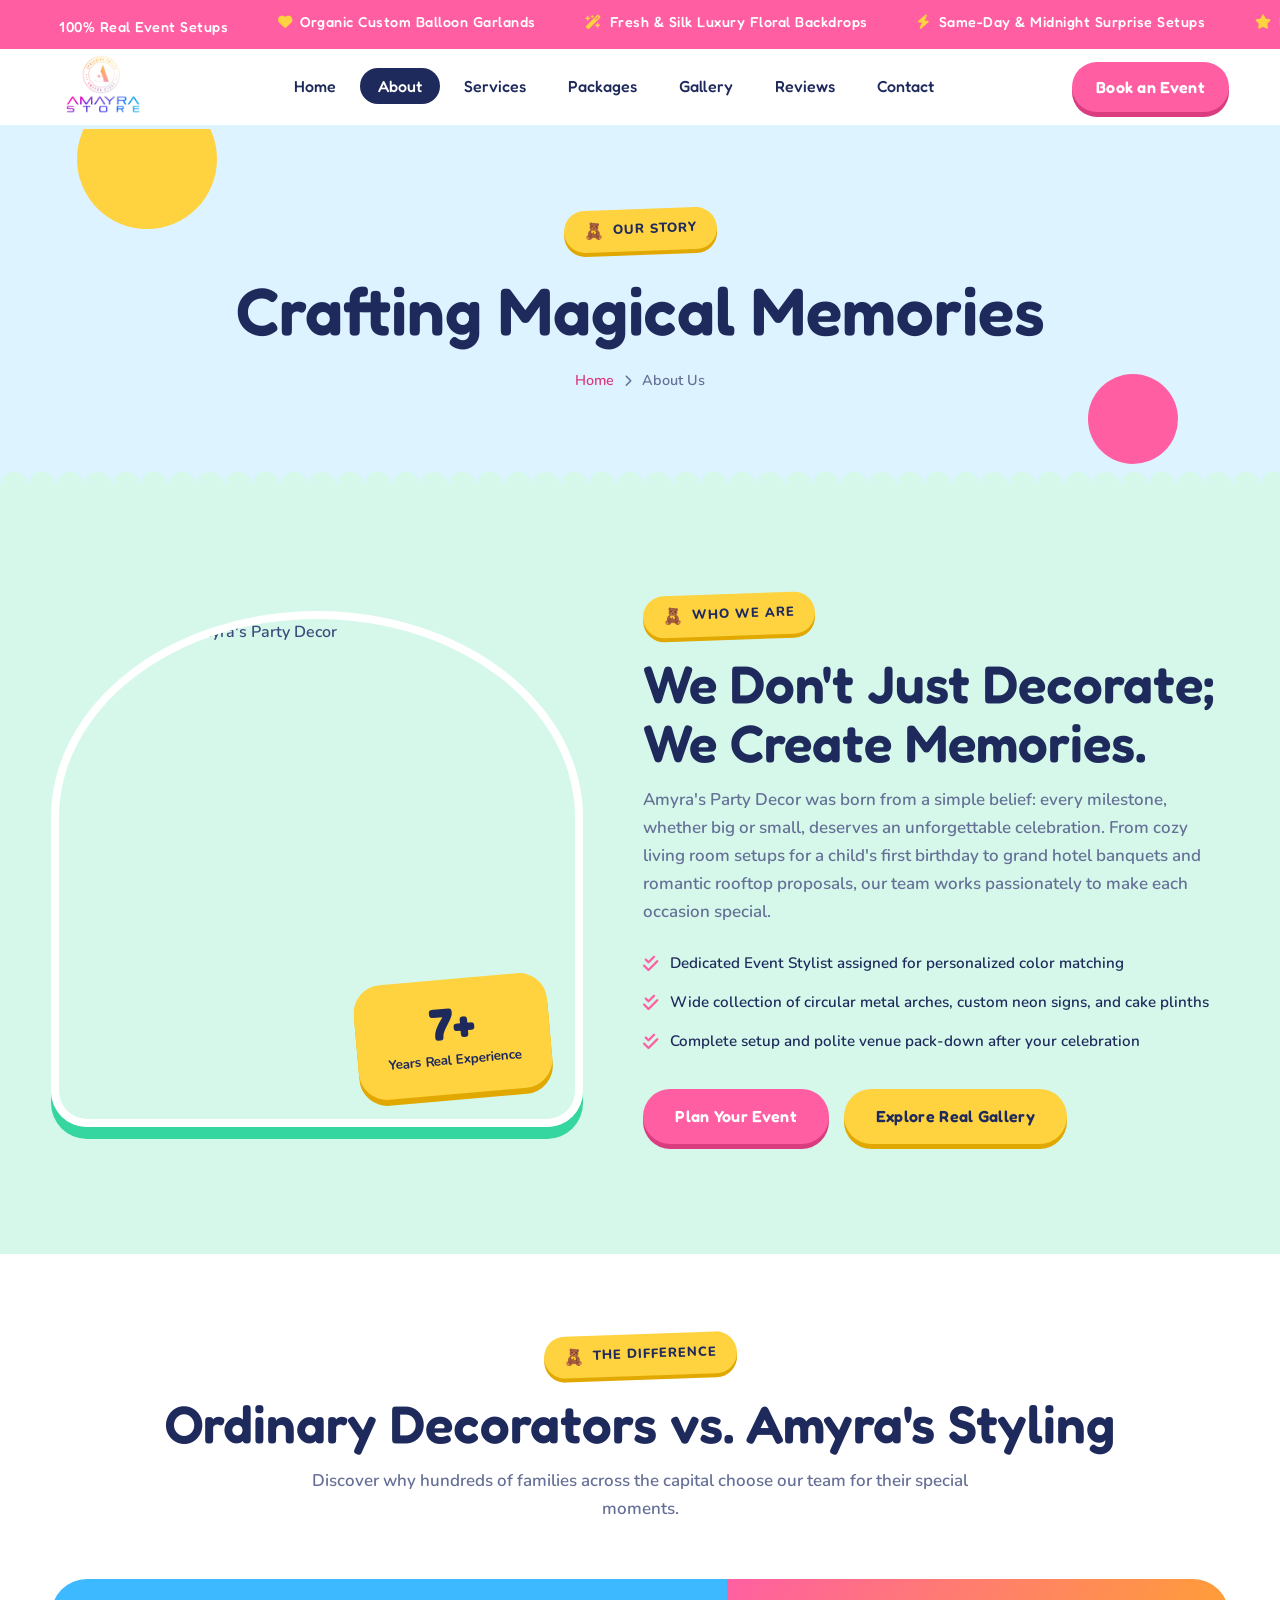
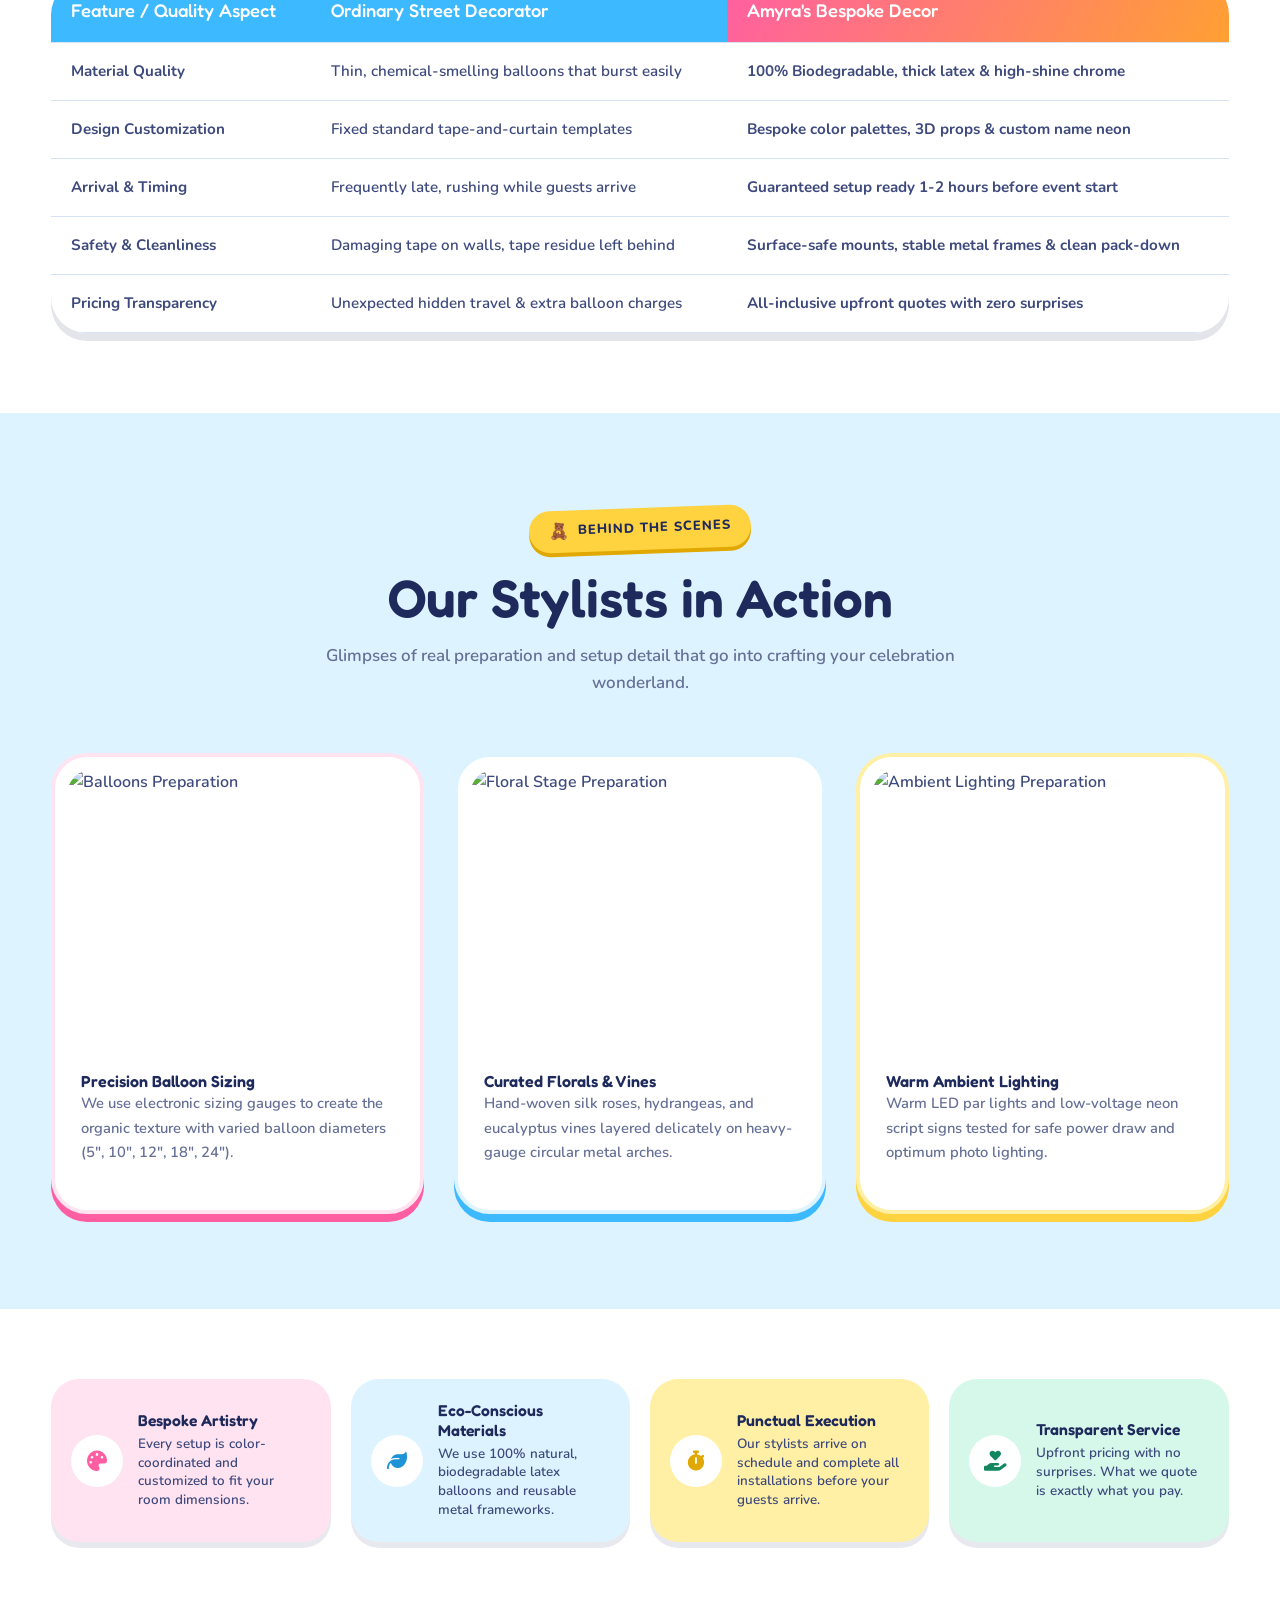
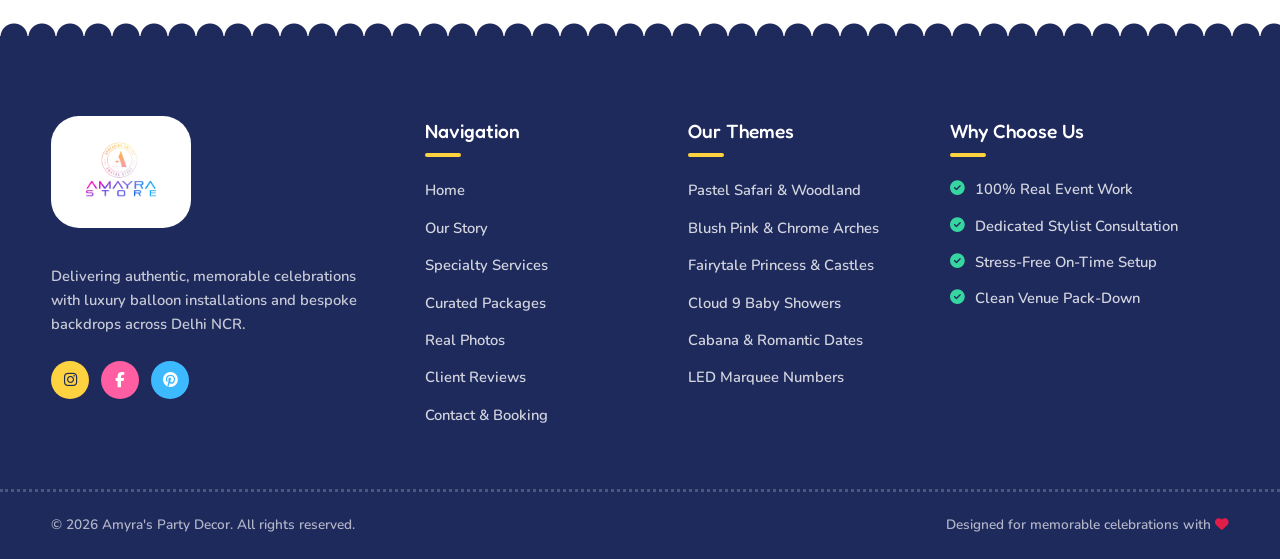
==== commit 57792709: "first commit" ====
--- a/about.html
+++ b/about.html
@@ -8,11 +8,12 @@
     <!-- Google Fonts -->
     <link rel="preconnect" href="https://fonts.googleapis.com">
     <link rel="preconnect" href="https://fonts.gstatic.com" crossorigin>
-    <link href="https://fonts.googleapis.com/css2?family=Plus+Jakarta+Sans:wght@400;500;600;700;800&family=Playfair+Display:ital,wght@0,600;0,700;0,800;1,600&display=swap" rel="stylesheet">
+    <link href="https://fonts.googleapis.com/css2?family=Nunito:wght@400;600;700;800&family=Fredoka:wght@500;600;700&display=swap" rel="stylesheet">
     <!-- Font Awesome Icons -->
     <link rel="stylesheet" href="https://cdnjs.cloudflare.com/ajax/libs/font-awesome/6.4.0/css/all.min.css">
     <!-- Custom CSS -->
     <link rel="stylesheet" href="style.css">
+    <link rel="stylesheet" href="theme.css">
 </head>
 <body>
     <!-- BACKDROP OVERLAY FOR MOBILE DRAWER -->
@@ -98,7 +99,7 @@
                 <div class="tag-label">Who We Are</div>
                 <h2 class="h2-heading">We Don't Just Decorate; <br>We Create Memories.</h2>
                 <p class="body-p">
-                    Amyra�s Party Decor was born from a simple belief: every milestone, whether big or small, deserves an unforgettable celebration. From cozy living room setups for a child�s first birthday to grand hotel banquets and romantic rooftop proposals, our team works passionately to make each occasion special.
+                    Amyra's Party Decor was born from a simple belief: every milestone, whether big or small, deserves an unforgettable celebration. From cozy living room setups for a child's first birthday to grand hotel banquets and romantic rooftop proposals, our team works passionately to make each occasion special.
                 </p>
                 <div class="highlights-list">
                     <div class="hl-item">
--- a/style.css
+++ b/style.css
@@ -1,61 +1,62 @@
 /* ==========================================================================
-   AMYRA'S PARTY DECOR & STORE - BRAND LOGO SIGNATURE THEME
-   Colors: Sunset Tangerine (#FF7A18), Radiant Neon Pink (#FF2A85),
-           Royal Violet (#7C3AED), Electric Sky Cyan (#00B4D8)
-   Animation: Scroll-Reactive Floating & Swaying Balloons ("Hawa me Laharte Balloons")
+   AMYRA'S LUXURY PARTY DECOR & EVENT DESIGN
+   Harmonious High-End Palette:
+   Velvet Rose (#E11D74), Sunset Coral (#F43F5E), Royal Amethyst (#7C3AED)
+   Ultra-Clean Pearl Canvas (#FCFBFE) & Executive Midnight Slate (#0F172A)
    ========================================================================== */
 
 :root {
-    /* Exact Logo Color Spectrum */
-    --brand-orange: #FF7A18;      /* Sunset Tangerine (Top of Logo) */
-    --brand-pink: #FF2A85;        /* Radiant Neon Pink (Center & "Amyra") */
-    --brand-purple: #7C3AED;      /* Royal Electric Violet ("M/A") */
-    --brand-cyan: #00B4D8;        /* Electric Sky Cyan ("STORE") */
+    /* Harmonious Brand Spectrum */
+    --brand-coral: #F43F5E;       /* Warm Sunset Coral */
+    --brand-pink: #E11D74;        /* Velvet Rose / Magenta */
+    --brand-purple: #7C3AED;      /* Royal Amethyst Violet */
+    --brand-cyan: #0284C7;        /* Coastal Blue Accent */
     --brand-cyan-light: #38BDF8;
 
     /* Core UI Mapping */
-    --primary: #FF2A85;           /* Primary Action: Radiant Hot Pink */
-    --primary-light: #FF5EAA;
-    --primary-soft: #FFF0F6;
-    --primary-dark: #C2185B;
+    --primary: #E11D74;           /* Primary Action: Velvet Rose (Warm, Luxe, Sophisticated) */
+    --primary-light: #F43F85;
+    --primary-soft: #FFF1F6;      /* Delicate luminous blush cream */
+    --primary-dark: #BE185D;
     
-    --rose: #FF2A85;
-    --rose-light: #FF5EAA;
-    --rose-soft: #FFF0F6;
+    --rose: #E11D74;
+    --rose-light: #F43F85;
+    --rose-soft: #FFF1F6;
     
-    --accent: #7C3AED;            /* Secondary Accent: Royal Violet */
-    --accent-glow: rgba(255, 42, 133, 0.3);
+    --accent: #7C3AED;            /* Secondary Accent: Royal Amethyst */
+    --accent-soft: #F5F3FF;
+    --accent-glow: rgba(225, 29, 116, 0.22);
     
-    /* Signature Logo Gradients */
-    --pastel-gradient: linear-gradient(135deg, #FF7A18 0%, #FF2A85 45%, #7C3AED 100%);
-    --pastel-gradient-soft: linear-gradient(135deg, #FFF6F0 0%, #FFF0F6 50%, #F5F2FF 100%);
-    --pastel-gradient-card: linear-gradient(180deg, #FFFFFF 0%, #FAF8FD 100%);
-    --brand-gradient: linear-gradient(135deg, #FF7A18 0%, #FF2A85 35%, #7C3AED 70%, #00B4D8 100%);
-    --brand-gradient-horizontal: linear-gradient(90deg, #FF7A18 0%, #FF2A85 30%, #7C3AED 70%, #00B4D8 100%);
-    --hero-glow: radial-gradient(circle at 50% 30%, rgba(255, 42, 133, 0.12) 0%, rgba(124, 58, 237, 0.08) 40%, rgba(0, 180, 216, 0.06) 70%, transparent 100%);
+    /* Harmonic Luxury Gradients (Smooth 2-3 color blend, zero harsh rainbow clash) */
+    --pastel-gradient: linear-gradient(135deg, #F43F5E 0%, #E11D74 45%, #7C3AED 100%);
+    --pastel-gradient-soft: linear-gradient(135deg, #FFF7F9 0%, #FFF1F6 50%, #F7F5FE 100%);
+    --pastel-gradient-card: linear-gradient(180deg, #FFFFFF 0%, #FAF8FC 100%);
+    --brand-gradient: linear-gradient(135deg, #F43F5E 0%, #E11D74 40%, #7C3AED 100%);
+    --brand-gradient-horizontal: linear-gradient(90deg, #F43F5E 0%, #E11D74 35%, #7C3AED 75%, #0284C7 100%);
+    --hero-glow: radial-gradient(circle at 50% 30%, rgba(225, 29, 116, 0.08) 0%, rgba(124, 58, 237, 0.05) 45%, rgba(2, 132, 199, 0.02) 75%, transparent 100%);
     
-    /* Clean, Elegant Light & Celebratory Theme (No Black Color) */
-    --bg-page: #FAF9FD;           /* Clean luminous celebratory background */
+    /* Clean, Elegant Light & Celebratory Theme */
+    --bg-page: #FCFBFE;           /* Crisp luminous pearl canvas */
     --bg-card: #FFFFFF;           /* Pure white crisp elevated card */
     --bg-card-hover: #FFFFFF;     /* Elevated hover card */
-    --bg-alt: #F4F0FA;            /* Soft warm lavender-cream alternate section */
+    --bg-alt: #F8F7FB;            /* Soft platinum silk section */
     --bg-input: #FFFFFF;          /* Clear white input */
     
     /* High-Contrast Crystal-Clear Typography */
-    --text-heading: #181126;      /* Deep midnight violet - 100% sharp & readable */
-    --text-body: #3E384D;         /* High-contrast rich slate body text */
-    --text-muted: #6B637B;        /* Clearly legible muted text */
-    --border-soft: #EAE4F2;       /* Soft festive border */
-    --border-card: #E4DDEC;
-    --border-focus: #FF2A85;
+    --text-heading: #0F172A;      /* Deep executive midnight slate - 100% sharp & readable */
+    --text-body: #334155;         /* Rich readable slate text */
+    --text-muted: #64748B;        /* Clearly legible muted slate */
+    --border-soft: #ECE8F2;       /* Soft luxury border */
+    --border-card: #E5E1EC;
+    --border-focus: #E11D74;
 
     /* Crisp Festive Glow Shadows */
-    --shadow-sm: 0 4px 18px rgba(124, 58, 237, 0.07);
-    --shadow-md: 0 10px 30px rgba(124, 58, 237, 0.11), 0 2px 8px rgba(255, 42, 133, 0.08);
-    --shadow-lg: 0 18px 45px rgba(124, 58, 237, 0.14), 0 4px 16px rgba(255, 42, 133, 0.12);
-    --shadow-primary: 0 10px 25px rgba(255, 42, 133, 0.35);
-    --shadow-orange: 0 10px 25px rgba(255, 122, 24, 0.35);
-    --shadow-cyan: 0 10px 25px rgba(0, 180, 216, 0.35);
+    --shadow-sm: 0 2px 10px rgba(15, 23, 42, 0.04);
+    --shadow-md: 0 8px 24px -4px rgba(15, 23, 42, 0.08), 0 2px 6px -1px rgba(225, 29, 116, 0.05);
+    --shadow-lg: 0 16px 40px -8px rgba(15, 23, 42, 0.12), 0 4px 12px -2px rgba(225, 29, 116, 0.08);
+    --shadow-primary: 0 8px 22px rgba(225, 29, 116, 0.28);
+    --shadow-orange: 0 8px 22px rgba(244, 63, 94, 0.28);
+    --shadow-cyan: 0 8px 22px rgba(2, 132, 199, 0.25);
     
     --radius-sm: 10px;
     --radius-md: 18px;
@@ -78,7 +79,7 @@
 }
 
 body {
-    font-family: 'Plus Jakarta Sans', sans-serif;
+    font-family: 'Nunito', sans-serif;
     color: var(--text-body);
     background-color: var(--bg-page);
     line-height: 1.65;
@@ -87,14 +88,14 @@
 }
 
 h1, h2, h3, h4, .h2-heading {
-    font-family: 'Playfair Display', serif;
+    font-family: 'Fredoka', sans-serif;
     color: var(--text-heading);
     font-weight: 700;
     line-height: 1.25;
 }
 
 h5, h6 {
-    font-family: 'Plus Jakarta Sans', sans-serif;
+    font-family: 'Nunito', sans-serif;
     font-weight: 700;
 }
 
@@ -152,7 +153,7 @@
     padding: 6px 18px;
     border-radius: var(--radius-pill);
     margin-bottom: 12px;
-    border: 1px solid rgba(124, 58, 237, 0.25);
+    border: 1px solid var(--border-soft);
 }
 
 .h2-heading {
@@ -178,7 +179,7 @@
     align-items: center;
     justify-content: center;
     gap: 10px;
-    font-family: 'Plus Jakarta Sans', sans-serif;
+    font-family: 'Nunito', sans-serif;
     font-weight: 600;
     font-size: 0.95rem;
     padding: 12px 28px;
@@ -204,7 +205,7 @@
 .btn-soft {
     background: var(--primary-soft);
     color: var(--primary);
-    border: 1px solid rgba(124, 58, 237, 0.2);
+    border: 1px solid var(--border-soft);
     font-weight: 700;
 }
 
@@ -408,7 +409,7 @@
     gap: 8px;
     background: var(--primary-soft);
     color: var(--primary);
-    border: 1.5px solid rgba(124, 58, 237, 0.25);
+    border: 1.5px solid var(--border-soft);
     border-radius: var(--radius-pill);
     padding: 8px 16px;
     font-size: 0.92rem;
@@ -479,8 +480,8 @@
 .hero-luxe {
     position: relative;
     padding: 70px 0 85px;
-    background: radial-gradient(circle at 10% 20%, rgba(255, 122, 24, 0.08) 0%, transparent 45%),
-                radial-gradient(circle at 90% 80%, rgba(255, 42, 133, 0.08) 0%, transparent 45%),
+    background: radial-gradient(circle at 10% 20%, rgba(244, 63, 94, 0.05) 0%, transparent 45%),
+                radial-gradient(circle at 90% 80%, rgba(225, 29, 116, 0.05) 0%, transparent 45%),
                 var(--bg-page);
     overflow: hidden;
 }
@@ -492,7 +493,7 @@
     right: -50px;
     width: 320px;
     height: 320px;
-    background: radial-gradient(circle, rgba(255, 42, 133, 0.12) 0%, rgba(255, 122, 24, 0.08) 50%, transparent 70%);
+    background: radial-gradient(circle, rgba(225, 29, 116, 0.07) 0%, rgba(244, 63, 94, 0.04) 50%, transparent 70%);
     pointer-events: none;
     border-radius: 50%;
     filter: blur(40px);
@@ -505,7 +506,7 @@
     left: 8%;
     width: 280px;
     height: 280px;
-    background: radial-gradient(circle, rgba(124, 58, 237, 0.1) 0%, rgba(0, 180, 216, 0.08) 50%, transparent 70%);
+    background: radial-gradient(circle, rgba(124, 58, 237, 0.05) 0%, rgba(2, 132, 199, 0.03) 50%, transparent 70%);
     pointer-events: none;
     border-radius: 50%;
     filter: blur(40px);
@@ -528,7 +529,7 @@
     letter-spacing: 1.5px;
     color: var(--primary);
     background: #FFFFFF;
-    border: 1px solid rgba(124, 58, 237, 0.2);
+    border: 1px solid var(--border-soft);
     padding: 8px 18px;
     border-radius: var(--radius-pill);
     box-shadow: var(--shadow-sm);
@@ -570,7 +571,7 @@
 }
 
 .metric-val {
-    font-family: 'Playfair Display', serif;
+    font-family: 'Fredoka', sans-serif;
     font-size: 2.1rem;
     font-weight: 800;
     background: var(--pastel-gradient);
@@ -714,7 +715,7 @@
 }
 
 .trust-text h4 {
-    font-family: 'Plus Jakarta Sans', sans-serif;
+    font-family: 'Nunito', sans-serif;
     font-size: 0.98rem;
     font-weight: 700;
     margin-bottom: 4px;
@@ -838,7 +839,7 @@
 
 .badge-num {
     display: block;
-    font-family: 'Playfair Display', serif;
+    font-family: 'Fredoka', sans-serif;
     font-size: 2.8rem;
     font-weight: 800;
     color: var(--primary);
@@ -972,7 +973,7 @@
 }
 
 .box-num {
-    font-family: 'Playfair Display', serif;
+    font-family: 'Fredoka', sans-serif;
     font-size: 1.25rem;
     font-weight: 800;
     color: var(--primary);
@@ -1436,7 +1437,7 @@
 }
 
 .tier-price-box .val {
-    font-family: 'Playfair Display', serif;
+    font-family: 'Fredoka', sans-serif;
     font-size: 3rem;
     font-weight: 800;
     color: var(--text-heading);
@@ -1511,7 +1512,7 @@
 .comparison-table th {
     background: var(--primary-soft);
     color: var(--text-heading);
-    font-family: 'Playfair Display', serif;
+    font-family: 'Fredoka', sans-serif;
     font-size: 1.15rem;
 }
 
@@ -1670,6 +1671,33 @@
     font-size: 1.2rem;
 }
 
+.item-actions {
+    margin-top: 12px;
+    display: flex;
+    align-items: center;
+    gap: 10px;
+}
+
+.btn-gallery-book {
+    display: inline-flex;
+    align-items: center;
+    gap: 8px;
+    background: var(--brand-gradient);
+    color: #FFFFFF !important;
+    font-size: 0.82rem;
+    font-weight: 700;
+    padding: 8px 16px;
+    border-radius: var(--radius-pill);
+    box-shadow: 0 4px 14px rgba(255, 42, 133, 0.4);
+    text-decoration: none;
+    transition: var(--transition);
+}
+
+.btn-gallery-book:hover {
+    transform: translateY(-2px);
+    box-shadow: 0 6px 18px rgba(255, 42, 133, 0.6);
+}
+
 .masonry-item:hover .item-overlay {
     opacity: 1;
 }
@@ -1796,7 +1824,7 @@
     justify-content: space-between;
     align-items: center;
     cursor: pointer;
-    font-family: 'Plus Jakarta Sans', sans-serif;
+    font-family: 'Nunito', sans-serif;
     font-weight: 700;
     font-size: 1.05rem;
     color: var(--text-heading);
@@ -2349,123 +2377,21 @@
 }
 
 /* ==========================================================================
-   FLOATING & SWAYING BALLOON SKY ANIMATION ("HAWA ME LAHARTE BALLOONS")
+   LUXURY AMBIENT BACKGROUND GLOW (CLEAN, EDITORIAL, MODERN)
    ========================================================================== */
-.balloon-atmosphere {
+body::before {
+    content: '';
     position: fixed;
-    top: 80px;
-    left: 0;
-    width: 100%;
-    height: calc(100% - 80px);
-    pointer-events: none;
-    z-index: 40;
-    overflow: hidden;
-}
-
-.balloon-item {
-    position: absolute;
     top: 0;
     left: 0;
-    will-change: transform, opacity;
+    right: 0;
+    bottom: 0;
+    background: 
+        radial-gradient(circle at 88% 12%, rgba(225, 29, 116, 0.03) 0%, transparent 45%),
+        radial-gradient(circle at 10% 48%, rgba(124, 58, 237, 0.025) 0%, transparent 40%),
+        radial-gradient(circle at 78% 85%, rgba(2, 132, 199, 0.02) 0%, transparent 45%);
     pointer-events: none;
-    display: flex;
-    flex-direction: column;
-    align-items: center;
-}
-
-/* 3D Glossy Balloon Body */
-.balloon-body {
-    position: relative;
-    border-radius: 50% 50% 50% 50% / 40% 40% 60% 60%;
-    filter: drop-shadow(0 12px 20px rgba(0, 0, 0, 0.18));
-    box-shadow: inset -6px -6px 14px rgba(0, 0, 0, 0.22),
-                inset 6px 6px 14px rgba(255, 255, 255, 0.4);
-}
-
-/* Main 3D Gloss Reflection */
-.balloon-body::before {
-    content: '';
-    position: absolute;
-    top: 14%;
-    left: 18%;
-    width: 32%;
-    height: 40%;
-    border-radius: 50%;
-    background: radial-gradient(circle at 35% 30%, rgba(255, 255, 255, 0.88) 0%, rgba(255, 255, 255, 0.25) 50%, transparent 80%);
-    transform: rotate(-35deg);
-}
-
-/* Secondary Ambient Rim Light */
-.balloon-body::after {
-    content: '';
-    position: absolute;
-    bottom: 12%;
-    right: 22%;
-    width: 18%;
-    height: 18%;
-    border-radius: 50%;
-    background: rgba(255, 255, 255, 0.35);
-    filter: blur(2px);
-}
-
-/* Balloon Bottom Knot */
-.balloon-knot {
-    width: 8px;
-    height: 6px;
-    margin-top: -1px;
-    clip-path: polygon(50% 0%, 0% 100%, 100% 100%);
-    z-index: 2;
-}
-
-/* Curving Silk String */
-.balloon-string-svg {
-    width: 22px;
-    height: 70px;
-    overflow: visible;
-    margin-top: -1px;
-    transform-origin: top center;
-    animation: stringSway 3.6s ease-in-out infinite alternate;
-}
-
-.balloon-string-path {
-    fill: none;
-    stroke: rgba(100, 116, 139, 0.5);
-    stroke-width: 1.5;
-    stroke-dasharray: 4 2;
-}
-
-@keyframes stringSway {
-    0% { transform: rotate(-5deg); }
-    100% { transform: rotate(7deg); }
-}
-
-/* 4 Signature Colors Matching Uploaded Logo */
-.balloon-color-orange .balloon-body {
-    background: radial-gradient(circle at 38% 32%, #FFA84A 0%, #FF7A18 55%, #D45400 100%);
-}
-.balloon-color-orange .balloon-knot {
-    background: #D45400;
-}
-
-.balloon-color-pink .balloon-body {
-    background: radial-gradient(circle at 38% 32%, #FF66AA 0%, #FF2A85 55%, #A8004C 100%);
-}
-.balloon-color-pink .balloon-knot {
-    background: #A8004C;
-}
-
-.balloon-color-purple .balloon-body {
-    background: radial-gradient(circle at 38% 32%, #A78BFA 0%, #7C3AED 55%, #4C1D95 100%);
-}
-.balloon-color-purple .balloon-knot {
-    background: #4C1D95;
-}
-
-.balloon-color-cyan .balloon-body {
-    background: radial-gradient(circle at 38% 32%, #67E8F9 0%, #00B4D8 55%, #0369A1 100%);
-}
-.balloon-color-cyan .balloon-knot {
-    background: #0369A1;
+    z-index: -1;
 }
 
 /* ==========================================================================
@@ -2814,11 +2740,22 @@
 
     .gallery-masonry {
         grid-template-columns: 1fr;
-        grid-auto-rows: 240px;
+        grid-auto-rows: 250px;
     }
 
     .masonry-item.item-tall {
         grid-row: span 1;
+    }
+
+    .item-overlay {
+        opacity: 1;
+        background: linear-gradient(0deg, rgba(20, 15, 30, 0.92) 0%, rgba(20, 15, 30, 0.45) 55%, transparent 85%);
+        padding: 16px;
+    }
+
+    .btn-gallery-book {
+        padding: 6px 14px;
+        font-size: 0.78rem;
     }
 
     .input-grid {
--- a/theme.css
+++ b/theme.css
@@ -0,0 +1,640 @@
+/* ==========================================================================
+   AMAYRA STORE — "PARTY BEAR" THEME (loads after style.css, overrides it)
+   Bright, bubbly kids-party look: white canvas, candy colours, round shapes,
+   bear-face hero photo, scalloped section edges, 3D candy buttons.
+   No beige/cream anywhere. Remove the <link> to theme.css for the original look.
+   ========================================================================== */
+
+:root {
+    --navy: #1F2A5C;
+    --pink: #FF5FA2;
+    --pink-dark: #D93D80;
+    --pink-tint: #FFE3F0;
+    --sky: #3DB9FF;
+    --sky-dark: #1E93D6;
+    --sky-tint: #DDF3FF;
+    --yellow: #FFD23F;
+    --yellow-dark: #E0A800;
+    --yellow-tint: #FFF0A6;
+    --mint: #36D6A0;
+    --mint-tint: #D5F8EA;
+    --purple: #7B5CFF;
+    --purple-tint: #E8E2FF;
+    --orange: #FFA033;
+
+    --primary: #FF5FA2;
+    --primary-light: #FF8DBD;
+    --primary-soft: #FFE3F0;
+    --primary-dark: #D93D80;
+    --rose: #FF5FA2;
+    --rose-light: #FF8DBD;
+    --rose-soft: #FFE3F0;
+    --accent: #7B5CFF;
+    --accent-soft: #E8E2FF;
+
+    --pastel-gradient: linear-gradient(120deg, #FF5FA2, #FFA033);
+    --pastel-gradient-soft: #DDF3FF;
+    --brand-gradient: linear-gradient(120deg, #FF5FA2, #FFA033);
+    --brand-gradient-horizontal: linear-gradient(90deg, #FF5FA2, #FFD23F, #36D6A0, #3DB9FF);
+
+    --bg-page: #FFFFFF;
+    --bg-alt: #DDF3FF;
+    --text-heading: #1F2A5C;
+    --text-body: #3E4A7D;
+    --text-muted: #667097;
+    --border-soft: #D5E3F5;
+    --border-card: #D5E3F5;
+
+    --shadow-sm: 0 4px 0 rgba(31, 42, 92, 0.08);
+    --shadow-md: 0 8px 0 rgba(31, 42, 92, 0.10);
+    --shadow-lg: 0 12px 0 rgba(31, 42, 92, 0.12);
+    --shadow-primary: 0 5px 0 #D93D80;
+
+    --radius-sm: 16px;
+    --radius-md: 28px;
+    --radius-lg: 36px;
+
+    --font-heading: 'Fredoka', sans-serif;
+    --transition: all 0.3s cubic-bezier(0.34, 1.56, 0.64, 1);
+}
+
+/* ---------- Base ---------- */
+body { background: #fff; color: var(--text-body); font-weight: 600; }
+body::before { display: none; }
+::selection { background: var(--yellow); color: var(--navy); }
+
+h1, h2, h3, h4, .h2-heading { font-family: 'Fredoka', sans-serif; font-weight: 600; letter-spacing: 0; color: var(--navy); }
+.h2-heading { font-size: clamp(2.1rem, 4.4vw, 3.3rem); line-height: 1.12; }
+.body-p { color: var(--text-muted); font-size: 1.06rem; font-weight: 600; }
+
+.pastel-gradient-text {
+    background: none;
+    -webkit-text-fill-color: var(--pink);
+    color: var(--pink);
+    font-style: normal;
+    transition: opacity .3s ease, transform .3s ease;
+}
+
+/* Section label: sticker pill with a little bear */
+.tag-label, .pill-tag {
+    background: var(--yellow);
+    color: var(--navy);
+    border: 0;
+    border-radius: var(--radius-pill);
+    padding: 8px 20px;
+    font-size: 0.82rem;
+    font-weight: 800;
+    letter-spacing: 1px;
+    box-shadow: 0 4px 0 var(--yellow-dark);
+    margin-bottom: 18px;
+    gap: 8px;
+    transform: rotate(-2deg);
+}
+.tag-label::before { content: '🧸'; font-size: 1rem; }
+.section-title-wrap { margin-bottom: 56px; }
+
+/* ---------- 3D candy buttons ---------- */
+.btn {
+    font-family: 'Fredoka', sans-serif;
+    font-weight: 600;
+    font-size: 1rem;
+    letter-spacing: 0.3px;
+    border: 0;
+    border-radius: var(--radius-pill);
+    padding: 14px 32px;
+    box-shadow: 0 5px 0 rgba(31, 42, 92, 0.25);
+}
+.btn:hover { transform: translateY(-3px) scale(1.03); }
+.btn:active { transform: translateY(3px); box-shadow: 0 1px 0 rgba(31, 42, 92, 0.25); }
+.btn-primary { background: var(--pink); color: #fff; box-shadow: 0 5px 0 var(--pink-dark); }
+.btn-primary:hover { background: #FF74B0; color: #fff; box-shadow: 0 8px 0 var(--pink-dark); }
+.btn-soft { background: var(--yellow); color: var(--navy); box-shadow: 0 5px 0 var(--yellow-dark); }
+.btn-soft:hover { background: #FFDC63; color: var(--navy); box-shadow: 0 8px 0 var(--yellow-dark); }
+.btn-outline { background: #fff; color: var(--sky-dark); border: 3px solid var(--sky); box-shadow: 0 5px 0 var(--sky); padding: 11px 30px; }
+.btn-outline:hover { background: var(--sky); color: #fff; box-shadow: 0 8px 0 var(--sky-dark); }
+
+/* ---------- Ticker ---------- */
+.top-announcement {
+    background: var(--pink);
+    color: #fff;
+    box-shadow: none;
+    font-family: 'Fredoka', sans-serif;
+    font-size: 0.9rem;
+    font-weight: 500;
+    letter-spacing: 0.5px;
+}
+.marquee-track span i { color: var(--yellow); }
+
+/* ---------- Header ---------- */
+.luxe-header { background: #fff; border-bottom: 4px solid var(--sky-tint); box-shadow: none; }
+.luxe-header .brand-main-logo { height: 104px; max-height: none; margin: -22px 0; filter: none; }
+.brand-main-logo:hover { transform: rotate(-4deg) scale(1.06); filter: none; }
+
+.nav-list { gap: 6px; }
+.nav-list a {
+    font-family: 'Fredoka', sans-serif;
+    font-size: 1rem;
+    font-weight: 500;
+    color: var(--navy);
+    padding: 8px 18px;
+    border-radius: var(--radius-pill);
+}
+.nav-list a::after { display: none; }
+.nav-list li:nth-child(4n+1) a:hover { background: var(--pink-tint); color: var(--pink-dark); }
+.nav-list li:nth-child(4n+2) a:hover { background: var(--sky-tint); color: var(--sky-dark); }
+.nav-list li:nth-child(4n+3) a:hover { background: var(--yellow-tint); color: #8A6700; }
+.nav-list li:nth-child(4n+4) a:hover { background: var(--mint-tint); color: #11865F; }
+.nav-list a.active { background: var(--navy); color: #fff; }
+
+.nav-burger { background: var(--yellow); color: var(--navy); border: 0; box-shadow: 0 4px 0 var(--yellow-dark); font-family: 'Fredoka', sans-serif; }
+.nav-burger:hover, .nav-burger.active { background: var(--pink); color: #fff; box-shadow: 0 4px 0 var(--pink-dark); border: 0; }
+
+/* ---------- Sub-page banner ---------- */
+.page-banner {
+    position: relative;
+    overflow: hidden;
+    background: var(--sky-tint);
+    border: 0;
+    padding: 80px 0 90px;
+}
+.page-banner::before, .page-banner::after { content: ''; position: absolute; border-radius: 50%; pointer-events: none; }
+.page-banner::before { width: 140px; height: 140px; background: var(--yellow); left: 6%; top: -40px; }
+.page-banner::after  { width: 90px; height: 90px; background: var(--pink); right: 8%; bottom: 20px; }
+.page-banner .container { position: relative; z-index: 2; }
+.page-banner h1 { font-size: clamp(2.5rem, 6vw, 4.2rem); }
+.breadcrumbs a { color: var(--pink-dark); }
+
+/* ==========================================================================
+   Scalloped (bunting) top edge for coloured sections
+   ========================================================================== */
+.process-section, .themes-section, .spotlight-section, .packages-luxe, .reviews-luxe,
+.story-section, .addons-section, .timeline-section, .table-section { position: relative; }
+
+.process-section, .themes-section, .spotlight-section, .packages-luxe, .reviews-luxe,
+.story-section, .addons-section, .timeline-section { --sec: var(--sky-tint); }
+.themes-section { --sec: var(--purple); }
+.spotlight-section { --sec: var(--yellow-tint); }
+.packages-luxe { --sec: var(--pink-tint); }
+.reviews-luxe { --sec: var(--sky); }
+.story-section { --sec: var(--mint-tint); }
+.addons-section { --sec: var(--yellow-tint); }
+.timeline-section { --sec: var(--mint-tint); }
+
+.process-section::before, .themes-section::before, .spotlight-section::before, .packages-luxe::before,
+.reviews-luxe::before, .story-section::before, .addons-section::before, .timeline-section::before {
+    content: '';
+    position: absolute;
+    left: 0; right: 0; top: -23px;
+    height: 24px;
+    background: radial-gradient(circle at 14px 24px, var(--sec) 13px, transparent 14px) repeat-x;
+    background-size: 28px 24px;
+    pointer-events: none;
+}
+
+.process-section { background: var(--sky-tint); padding: 110px 0 100px; }
+.themes-section { background: var(--purple); padding: 110px 0; }
+.spotlight-section { background: var(--yellow-tint); padding: 110px 0; }
+.packages-luxe { background: var(--pink-tint); padding: 110px 0; }
+.reviews-luxe { background: var(--sky); padding: 110px 0; }
+.story-section { background: var(--mint-tint); padding: 110px 0; }
+.addons-section { background: var(--yellow-tint); }
+.timeline-section { background: var(--mint-tint); border: 0; }
+.table-section { background: #fff; }
+.services-luxe, .props-deck-section, .gallery-luxe, .faq-section, .booking-luxe { background: #fff; }
+.services-luxe, .props-deck-section { padding: 100px 0; }
+
+/* ==========================================================================
+   HERO — sky blue, bear-face photo, floating bubbles
+   ========================================================================== */
+.hero-luxe {
+    position: relative;
+    padding: 70px 0 120px;
+    color: var(--navy);
+    overflow: hidden;
+    background:
+        radial-gradient(circle at 2% 70%, var(--yellow) 0 38px, transparent 39px),
+        radial-gradient(circle at 46% 86%, var(--pink) 0 26px, transparent 27px),
+        radial-gradient(circle at 93% 12%, var(--mint) 0 44px, transparent 45px),
+        radial-gradient(circle at 58% 12%, var(--purple) 0 16px, transparent 17px),
+        linear-gradient(180deg, #BDE8FF 0%, #E6F6FF 100%);
+}
+.hero-luxe::before { display: none; }
+.hero-luxe::after {
+    content: '';
+    position: absolute;
+    left: 0; right: 0; bottom: -1px;
+    width: auto; height: 24px; border-radius: 0; filter: none;
+    background: radial-gradient(circle at 14px 24px, #fff 13px, transparent 14px) repeat-x;
+    background-size: 28px 24px;
+    pointer-events: none;
+}
+
+.hero-grid { align-items: center; gap: 40px; position: relative; z-index: 2; }
+.hero-luxe .pill-tag { background: #fff; box-shadow: 0 4px 0 var(--sky); color: var(--navy); }
+.hero-luxe .pill-tag::before { content: '🎈'; }
+.hero-headline {
+    color: var(--navy);
+    font-size: clamp(2.8rem, 5.6vw, 4.8rem);
+    line-height: 1.04;
+    font-weight: 700;
+    letter-spacing: -0.5px;
+}
+.hero-headline .pastel-gradient-text { display: inline-block; text-shadow: 3px 3px 0 var(--yellow); }
+.hero-lead { color: var(--text-body); font-size: 1.14rem; }
+
+.hero-metrics { border: 0; padding-top: 0; gap: 14px; flex-wrap: wrap; }
+.metric-divider { display: none; }
+.metric-item {
+    background: #fff;
+    padding: 14px 22px;
+    border-radius: 24px;
+    box-shadow: 0 5px 0 rgba(31, 42, 92, 0.12);
+}
+.metric-item:nth-child(1) { transform: rotate(-3deg); }
+.metric-item:nth-child(3) { transform: rotate(2deg); }
+.metric-item:nth-child(5) { transform: rotate(-2deg); }
+.metric-val { font-family: 'Fredoka', sans-serif; font-weight: 700; font-size: 2rem; background: none; -webkit-text-fill-color: var(--pink); color: var(--pink); }
+.metric-item:nth-child(3) .metric-val { -webkit-text-fill-color: var(--sky-dark); color: var(--sky-dark); }
+.metric-item:nth-child(5) .metric-val { -webkit-text-fill-color: #11865F; color: #11865F; }
+.metric-label { color: var(--text-muted); font-size: 0.78rem; font-weight: 700; }
+
+/* Bear-face photo: round photo + two ears, two bubble photos */
+.hero-bento {
+    display: block;
+    position: relative;
+    width: min(100%, 500px);
+    aspect-ratio: 1;
+    height: auto;
+    margin: 30px auto 0;
+}
+.bento-card { position: absolute; border: 0; box-shadow: none; transition: var(--transition); }
+.bento-card:hover { transform: none; }
+.bento-main {
+    inset: 8% 6% 4% 6%;
+    z-index: 1;
+    overflow: visible;
+    border-radius: 50%;
+    grid-column: auto; grid-row: auto;
+}
+.bento-main::before, .bento-main::after {
+    content: '';
+    position: absolute;
+    top: -9%;
+    width: 33%;
+    aspect-ratio: 1;
+    border-radius: 50%;
+    z-index: -1;
+    background: radial-gradient(circle at 50% 52%, var(--pink) 0 36%, var(--orange) 38%);
+}
+.bento-main::before { left: 2%; }
+.bento-main::after  { right: 2%; }
+.bento-main img {
+    border-radius: 50%;
+    border: 10px solid #fff;
+    box-shadow: 0 14px 0 rgba(31, 42, 92, 0.14);
+}
+.bento-main:hover img { transform: none; }
+.bento-info { display: none; }
+.bento-badge {
+    top: auto; bottom: 8%; right: -4%;
+    background: var(--yellow); color: var(--navy);
+    border-radius: var(--radius-pill);
+    font-family: 'Fredoka', sans-serif; font-size: 0.85rem; font-weight: 600;
+    padding: 8px 16px;
+    transform: rotate(7deg);
+    box-shadow: 0 4px 0 var(--yellow-dark);
+    z-index: 3;
+}
+.bento-sub-1, .bento-sub-2 {
+    width: 34%; aspect-ratio: 1; height: auto;
+    border-radius: 50%;
+    border: 6px solid #fff;
+    box-shadow: 0 8px 0 rgba(31, 42, 92, 0.14);
+    z-index: 3;
+}
+.bento-sub-1 { left: -3%; bottom: 4%; animation: bob 4s ease-in-out infinite; }
+.bento-sub-2 { right: -2%; top: 18%; animation: bob 5s ease-in-out infinite reverse; }
+.bento-info-compact { display: none; }
+@keyframes bob { 0%, 100% { translate: 0 0; } 50% { translate: 0 -10px; } }
+
+/* ---------- Trust strip: four colourful tiles ---------- */
+.trust-strip { background: #fff; padding: 50px 0 20px; border: 0; }
+.trust-grid { gap: 20px; }
+.trust-box {
+    padding: 22px 20px;
+    border-radius: var(--radius-md);
+    align-items: center;
+    box-shadow: 0 6px 0 rgba(31, 42, 92, 0.10);
+}
+.trust-box:nth-child(1) { background: var(--pink-tint); }
+.trust-box:nth-child(2) { background: var(--sky-tint); }
+.trust-box:nth-child(3) { background: var(--yellow-tint); }
+.trust-box:nth-child(4) { background: var(--mint-tint); }
+.trust-icon { background: #fff; color: var(--pink); border-radius: 50%; width: 52px; height: 52px; min-width: 52px; }
+.trust-box:nth-child(2) .trust-icon { color: var(--sky-dark); }
+.trust-box:nth-child(3) .trust-icon { color: var(--yellow-dark); }
+.trust-box:nth-child(4) .trust-icon { color: #11865F; }
+.trust-text h4 { color: var(--navy); font-family: 'Fredoka', sans-serif; font-weight: 600; }
+.trust-text p { color: var(--text-body); }
+
+/* ---------- Generic rounded cards ---------- */
+.process-card, .service-box, .theme-card, .prop-card, .tier-card, .review-box, .timeline-card,
+.prep-item, .addon-card, .perk-card, .booking-card, .rating-summary-card, .comparison-wrapper, .faq-item, .spotlight-card {
+    border: 0;
+    border-radius: var(--radius-lg);
+    box-shadow: 0 8px 0 rgba(31, 42, 92, 0.12);
+    background: #fff;
+}
+.process-card::before, .service-box::before, .theme-card::before, .prop-card::before,
+.tier-card::before, .review-box::before, .timeline-card::before { display: none; }
+
+.process-card:hover, .service-box:hover, .theme-card:hover, .prop-card:hover,
+.tier-card:hover, .review-box:hover, .timeline-card:hover, .prep-item:hover, .addon-card:hover {
+    transform: translateY(-8px) rotate(-0.6deg);
+    box-shadow: 0 16px 0 rgba(31, 42, 92, 0.14);
+}
+
+/* ---------- Process ---------- */
+.process-grid { gap: 24px; }
+.process-card { padding: 32px 26px; }
+.process-card:nth-child(1) { background: var(--pink-tint); transform: rotate(-1.2deg); }
+.process-card:nth-child(2) { background: var(--yellow-tint); transform: rotate(1deg); }
+.process-card:nth-child(3) { background: var(--mint-tint); transform: rotate(-0.8deg); }
+.process-card:nth-child(4) { background: var(--purple-tint); transform: rotate(1.2deg); }
+.process-card:hover { transform: translateY(-8px) rotate(0deg); }
+.step-num {
+    background: var(--navy); color: #fff;
+    font-family: 'Fredoka', sans-serif; font-weight: 600;
+    border-radius: var(--radius-pill); padding: 6px 16px; font-size: 0.85rem; letter-spacing: 0.5px;
+}
+
+/* ---------- Services ---------- */
+.service-box { padding: 12px; border: 4px solid var(--pink-tint); box-shadow: 0 8px 0 var(--pink); }
+.service-box:nth-child(2) { border-color: var(--sky-tint); box-shadow: 0 8px 0 var(--sky); }
+.service-box:nth-child(3) { border-color: var(--yellow-tint); box-shadow: 0 8px 0 var(--yellow); }
+.service-box:nth-child(2):hover { box-shadow: 0 16px 0 var(--sky); }
+.service-box:nth-child(3):hover { box-shadow: 0 16px 0 var(--yellow); }
+.service-box:nth-child(1):hover { box-shadow: 0 16px 0 var(--pink); }
+.box-thumb { height: 240px; border-radius: 26px; }
+.pill-category {
+    top: 12px; right: 12px; left: auto; bottom: auto;
+    background: #fff; color: var(--pink-dark); border: 0; box-shadow: 0 3px 0 rgba(31, 42, 92, 0.15);
+    font-family: 'Fredoka', sans-serif; font-size: 0.8rem; font-weight: 500;
+}
+.box-content { padding: 22px 14px 12px; }
+.box-num { color: var(--pink); font-family: 'Fredoka', sans-serif; font-weight: 700; }
+.price-start { color: var(--pink-dark); font-family: 'Fredoka', sans-serif; font-size: 1.05rem; font-weight: 600; }
+.box-footer { border-top: 3px dotted var(--border-soft); }
+.arrow-btn { background: var(--yellow); color: var(--navy); border: 0; box-shadow: 0 3px 0 var(--yellow-dark); }
+.service-box:hover .arrow-btn { background: var(--pink); color: #fff; box-shadow: 0 3px 0 var(--pink-dark); border: 0; }
+
+/* ---------- Themes (purple section) ---------- */
+.themes-section .h2-heading { color: #fff; }
+.themes-section .body-p { color: rgba(255, 255, 255, 0.85); }
+.themes-section .tag-label { transform: rotate(2deg); }
+.themes-grid { gap: 26px; }
+.theme-card { padding: 12px; }
+.theme-thumb { height: 220px; border-radius: 26px; }
+.theme-badge {
+    background: var(--yellow); color: var(--navy); box-shadow: 0 3px 0 var(--yellow-dark);
+    font-family: 'Fredoka', sans-serif; font-weight: 500; letter-spacing: 0.3px; text-transform: none; font-size: 0.8rem;
+}
+.theme-info { padding: 20px 12px 10px; }
+.theme-specs { border-top: 3px dotted var(--border-soft); color: var(--purple); flex-wrap: wrap; gap: 6px 12px; font-size: 0.78rem; }
+.themes-section .btn-outline { background: transparent; color: #fff; border-color: #fff; box-shadow: 0 5px 0 rgba(255, 255, 255, 0.45); }
+.themes-section .btn-outline:hover { background: #fff; color: var(--purple); }
+
+/* ---------- Props ---------- */
+.props-deck-grid { gap: 28px; }
+.prop-card { padding: 12px; }
+.prop-card:nth-child(3n+1) { background: var(--pink-tint); }
+.prop-card:nth-child(3n+2) { background: var(--sky-tint); }
+.prop-card:nth-child(3n+3) { background: var(--yellow-tint); }
+.prop-media { border-radius: 26px; height: 200px; }
+.prop-pill { background: #fff; color: var(--navy); font-family: 'Fredoka', sans-serif; font-weight: 500; box-shadow: 0 3px 0 rgba(31, 42, 92, 0.15); }
+.prop-body { padding: 20px 12px 10px; }
+.prop-tag { background: #fff; color: var(--navy); border-radius: var(--radius-pill); font-weight: 700; }
+
+/* ---------- Spotlight ---------- */
+.spotlight-card { overflow: hidden; box-shadow: 0 12px 0 var(--yellow-dark); }
+.spotlight-badge { background: var(--pink); color: #fff; box-shadow: 0 4px 0 var(--pink-dark); font-family: 'Fredoka', sans-serif; font-weight: 500; letter-spacing: 0.3px; }
+.spotlight-bullets i { color: var(--mint); }
+
+/* ---------- Packages ---------- */
+.tier-card { padding: 46px 32px; }
+.tier-card.featured-tier {
+    background: var(--purple);
+    transform: scale(1.04);
+    box-shadow: 0 12px 0 #5238CC;
+}
+.tier-card.featured-tier:hover { transform: scale(1.04) translateY(-8px); box-shadow: 0 20px 0 #5238CC; }
+.tier-card.featured-tier .tier-title,
+.tier-card.featured-tier .tier-price-box .val { color: #fff; }
+.tier-card.featured-tier .tier-desc,
+.tier-card.featured-tier .per,
+.tier-card.featured-tier .tier-features li { color: rgba(255, 255, 255, 0.9); }
+.tier-card.featured-tier .tier-features li.muted-feat { color: rgba(255, 255, 255, 0.45); }
+.tier-card.featured-tier .tier-price-box { border-bottom-color: rgba(255, 255, 255, 0.3); }
+.tier-card.featured-tier .tier-badge { background: rgba(255, 255, 255, 0.2); color: #fff; }
+.tier-card.featured-tier .btn { background: var(--yellow); color: var(--navy); box-shadow: 0 5px 0 var(--yellow-dark); }
+.ribbon-popular { background: var(--yellow); color: var(--navy); box-shadow: 0 4px 0 var(--yellow-dark); font-family: 'Fredoka', sans-serif; letter-spacing: 0.5px; font-weight: 600; font-size: 0.85rem; }
+.tier-badge { background: var(--pink-tint); color: var(--pink-dark); font-family: 'Fredoka', sans-serif; font-weight: 500; text-transform: none; letter-spacing: 0.3px; font-size: 0.85rem; }
+.tier-price-box { border-bottom: 3px dotted var(--border-soft); }
+.tier-price-box .curr { color: var(--pink); }
+.tier-price-box .val { font-weight: 700; }
+.tier-features li i.fa-circle-check { color: var(--mint); }
+
+.comparison-wrapper { overflow-x: auto; }
+.comparison-table th { background: var(--sky); color: #fff; font-family: 'Fredoka', sans-serif; font-weight: 500; }
+.comparison-table td i.fa-check { color: var(--mint); }
+.comparison-table tr:hover { background: var(--sky-tint); }
+
+.addon-card { padding: 26px 20px; }
+.addon-icon { background: var(--pink-tint); color: var(--pink); }
+.addon-card:nth-child(2n) .addon-icon { background: var(--sky-tint); color: var(--sky-dark); }
+.addon-price { color: var(--pink-dark); font-family: 'Fredoka', sans-serif; font-weight: 600; }
+
+/* ---------- Gallery ---------- */
+.filter-tab {
+    background: #fff; color: var(--navy);
+    border: 3px solid var(--border-soft);
+    font-family: 'Fredoka', sans-serif; font-weight: 500; font-size: 1rem;
+    box-shadow: 0 4px 0 var(--border-soft);
+}
+.filter-tab:hover { background: var(--yellow-tint); border-color: var(--yellow); box-shadow: 0 4px 0 var(--yellow); }
+.filter-tab.active { background: var(--pink); color: #fff; border-color: var(--pink); box-shadow: 0 4px 0 var(--pink-dark); }
+.gallery-masonry { gap: 22px; }
+.masonry-item { border-radius: var(--radius-md); border: 5px solid #fff; box-shadow: 0 8px 0 rgba(31, 42, 92, 0.14); }
+.masonry-item:nth-child(3n+1) { transform: rotate(-0.8deg); }
+.masonry-item:nth-child(3n+2) { transform: rotate(0.8deg); }
+.item-overlay { background: linear-gradient(0deg, rgba(31, 42, 92, 0.88) 0%, transparent 65%); }
+.item-tag { color: var(--yellow); }
+.btn-gallery-book { background: var(--pink); box-shadow: 0 3px 0 var(--pink-dark); font-family: 'Fredoka', sans-serif; font-weight: 500; }
+
+/* ---------- Reviews (sky section, speech bubbles) ---------- */
+.reviews-luxe .h2-heading { color: #fff; }
+.reviews-luxe .body-p { color: rgba(255, 255, 255, 0.92); }
+.reviews-luxe .tag-label { transform: rotate(2deg); }
+.review-box { border-radius: 32px 32px 32px 8px; padding: 36px 30px; }
+.review-quote { font-style: normal; font-weight: 600; color: var(--navy); font-size: 1.02rem; }
+.rating-stars { color: var(--yellow); text-shadow: 0 2px 0 var(--yellow-dark); }
+.client-meta img { border: 3px solid var(--pink); }
+.rating-summary-card { padding: 40px; }
+.score-num { background: none; -webkit-text-fill-color: var(--pink); color: var(--pink); font-weight: 700; }
+.rating-fill { background: var(--pink); }
+.rating-track { background: var(--pink-tint); height: 14px; }
+.verified-pill { background: var(--mint-tint); color: #11865F; font-weight: 700; }
+.review-event-thumb { border: 0; border-radius: 20px; }
+
+/* ---------- About ---------- */
+.media-frame { border-radius: 50% 50% 36px 36px / 40% 40% 36px 36px; border: 8px solid #fff; box-shadow: 0 12px 0 var(--mint); }
+.badge-float { background: var(--yellow); color: var(--navy); border: 0; border-radius: 28px; transform: rotate(-5deg); box-shadow: 0 6px 0 var(--yellow-dark); }
+.badge-num { color: var(--navy); font-weight: 700; }
+.badge-lbl { color: var(--navy); font-weight: 700; }
+.hl-item i { color: var(--pink); }
+
+/* ---------- FAQ ---------- */
+.faq-section { padding: 100px 0; }
+.faq-item { margin-bottom: 18px; background: var(--sky-tint); box-shadow: 0 6px 0 var(--sky); }
+.faq-item:nth-child(2n) { background: var(--pink-tint); box-shadow: 0 6px 0 var(--pink); }
+.faq-item:nth-child(3n) { background: var(--yellow-tint); box-shadow: 0 6px 0 var(--yellow); }
+.faq-item:hover, .faq-item.active { border: 0; transform: translateY(-3px); }
+.faq-question, .faq-header { font-family: 'Fredoka', sans-serif; font-weight: 500; font-size: 1.15rem; padding: 22px 28px; }
+.faq-answer, .faq-body { padding: 0 28px 24px; color: var(--text-body); }
+.faq-question i, .faq-header i {
+    width: 34px; height: 34px; border-radius: 50%;
+    background: #fff; color: var(--pink);
+    display: inline-flex; align-items: center; justify-content: center;
+    font-size: 0.8rem; flex-shrink: 0; margin-left: 14px;
+}
+
+/* ---------- Booking / forms ---------- */
+.booking-card { padding: 44px; box-shadow: 0 12px 0 var(--sky); border: 4px solid var(--sky-tint); }
+.form-badge { background: var(--yellow); color: var(--navy); font-family: 'Fredoka', sans-serif; font-weight: 500; }
+.input-field label { font-family: 'Fredoka', sans-serif; font-weight: 500; font-size: 0.95rem; color: var(--navy); }
+.input-field input, .input-field select, .input-field textarea {
+    border: 3px solid var(--sky-tint); background: #fff; border-radius: 18px; font-weight: 600; color: var(--navy);
+}
+.input-field input:focus, .input-field select:focus, .input-field textarea:focus {
+    border-color: var(--pink); background: #fff; box-shadow: 0 4px 0 var(--pink-tint);
+}
+.perk-card { background: var(--mint-tint); box-shadow: 0 5px 0 var(--mint); }
+.perk-card:nth-child(2) { background: var(--yellow-tint); box-shadow: 0 5px 0 var(--yellow); }
+.perk-card:nth-child(3) { background: var(--pink-tint); box-shadow: 0 5px 0 var(--pink); }
+.perk-icon { background: #fff; color: var(--pink); }
+.status-msg.success { background: var(--mint-tint); color: #0D6B4B; border: 3px solid var(--mint); border-radius: 18px; }
+
+.timeline-card:nth-child(1) { background: var(--pink-tint); }
+.timeline-card:nth-child(2) { background: var(--sky-tint); }
+.timeline-card:nth-child(3) { background: var(--yellow-tint); }
+.timeline-step-num { background: none; -webkit-text-fill-color: var(--navy); color: var(--navy); font-weight: 700; }
+.prep-item { padding: 28px 22px; }
+.prep-item .prep-icon { background: var(--yellow-tint); color: var(--navy); }
+
+/* ---------- Footer ---------- */
+.footer-luxe { background: var(--navy); color: rgba(255, 255, 255, 0.85); border: 0; position: relative; margin-top: 24px; padding-top: 80px; }
+.footer-luxe::before {
+    content: '';
+    position: absolute; left: 0; right: 0; top: -23px; height: 24px;
+    background: radial-gradient(circle at 14px 24px, var(--navy) 13px, transparent 14px) repeat-x;
+    background-size: 28px 24px;
+}
+.footer-luxe .footer-logo { background: #fff; border-radius: 28px; padding: 6px 20px; height: 112px; margin: 0 0 18px; filter: none; }
+.footer-blurb { color: rgba(255, 255, 255, 0.75); }
+.social-pills a { background: var(--yellow); color: var(--navy); }
+.social-pills a:nth-child(2) { background: var(--pink); color: #fff; }
+.social-pills a:nth-child(3) { background: var(--sky); color: #fff; }
+.social-pills a:hover { transform: translateY(-4px) rotate(-6deg); }
+.col-links h5 { color: #fff; font-family: 'Fredoka', sans-serif; font-weight: 500; font-size: 1.2rem; }
+.col-links h5::after { background: var(--yellow); height: 4px; width: 36px; border-radius: 4px; }
+.col-links a, .perks-bullets li { color: rgba(255, 255, 255, 0.8); }
+.col-links a:hover { color: var(--yellow); }
+.perks-bullets i { color: var(--mint); }
+.footer-base { border-top: 3px dotted rgba(255, 255, 255, 0.2); }
+.footer-base p { color: rgba(255, 255, 255, 0.65); }
+
+.luxe-scroll-top { background: var(--pink); color: #fff; border: 0; box-shadow: 0 5px 0 var(--pink-dark); }
+.luxe-scroll-top:hover { background: #FF74B0; color: #fff; }
+
+/* ---------- Pop-in reveal (class added by script.js) ---------- */
+.js-reveal { opacity: 0; transform: translateY(30px) scale(0.96); transition: opacity .55s ease, transform .6s cubic-bezier(.34, 1.56, .64, 1); }
+.js-reveal.in-view { opacity: 1; transform: none; }
+@media (prefers-reduced-motion: reduce) {
+    .js-reveal { opacity: 1; transform: none; transition: none; }
+    .bento-sub-1, .bento-sub-2, .marquee-track { animation: none; }
+}
+
+/* ==========================================================================
+   RESPONSIVE
+   ========================================================================== */
+@media (max-width: 1024px) {
+    .tier-card.featured-tier, .tier-card.featured-tier:hover { transform: none; }
+    .hero-bento { margin-top: 10px; width: min(100%, 440px); }
+}
+
+@media (max-width: 992px) {
+    .luxe-header .brand-main-logo { height: 88px; margin: -18px 0; }
+    .drawer-header .brand-main-logo { height: 80px; margin: -16px 0; }
+    .hero-luxe { padding: 50px 0 90px; }
+    .hero-metrics { gap: 10px; }
+    .metric-item { padding: 10px 14px; }
+    .metric-val { font-size: 1.5rem; }
+
+    .luxe-nav { background: #fff; border-left: 4px solid var(--sky-tint); }
+    .nav-list a { font-size: 1.1rem; border-radius: 18px; padding: 14px 16px; }
+    .nav-list a i { color: var(--pink); }
+    .nav-list a.active { background: var(--navy); color: #fff; }
+    .nav-list a.active i { color: var(--yellow); }
+    .drawer-close { background: var(--yellow); border: 0; color: var(--navy); box-shadow: 0 3px 0 var(--yellow-dark); }
+    .drawer-close:hover { background: var(--pink); color: #fff; border: 0; }
+
+    .mobile-bottom-nav {
+        left: 12px; right: 12px; bottom: 12px; height: 64px;
+        background: #fff; border: 0; border-radius: 32px;
+        box-shadow: 0 6px 0 rgba(31, 42, 92, 0.18), 0 0 0 3px var(--sky-tint);
+        padding: 0 8px;
+    }
+    .bnav-item { color: var(--text-muted); font-family: 'Fredoka', sans-serif; font-weight: 500; border-radius: 24px; }
+    .bnav-item:hover, .bnav-item.active { color: var(--pink); }
+    .bnav-item.active i { color: var(--pink); }
+    .bnav-item.bnav-book { background: var(--pink); color: #fff; margin: 8px 0; box-shadow: 0 3px 0 var(--pink-dark); }
+    .bnav-item.bnav-book i { color: #fff; }
+    body { padding-bottom: 92px; }
+    .luxe-scroll-top { bottom: 92px; right: 16px; }
+
+    .section-title-wrap { margin-bottom: 36px; }
+    .process-section, .services-luxe, .themes-section, .props-deck-section, .spotlight-section,
+    .packages-luxe, .reviews-luxe, .story-section, .gallery-luxe, .booking-luxe, .faq-section { padding-top: 70px; padding-bottom: 70px; }
+    .process-card:nth-child(n) { transform: none; }
+    .masonry-item:nth-child(n) { transform: none; }
+    .media-frame img { height: 400px; }
+    .page-banner { padding: 60px 0 60px; }
+    .page-banner::before { width: 90px; height: 90px; }
+    .page-banner::after { width: 60px; height: 60px; }
+    .booking-card { padding: 28px 20px; }
+}
+
+/* ---------- Reviews page: "Decorator Standard" trust items + FAQ inside the sky section ---------- */
+.trust-item {
+    background: #fff;
+    border-radius: var(--radius-lg);
+    padding: 28px 24px;
+    box-shadow: 0 8px 0 rgba(31, 42, 92, 0.18);
+    transition: var(--transition);
+}
+.trust-item:nth-child(1) { background: var(--pink-tint); }
+.trust-item:nth-child(2) { background: var(--yellow-tint); }
+.trust-item:nth-child(3) { background: var(--mint-tint); }
+.trust-item:nth-child(4) { background: var(--purple-tint); }
+.trust-item:hover { transform: translateY(-8px) rotate(-0.6deg); }
+.trust-item .trust-icon { margin-bottom: 16px; width: 56px; height: 56px; min-width: 56px; background: #fff; box-shadow: 0 4px 0 rgba(31, 42, 92, 0.12); }
+.trust-item:nth-child(2) .trust-icon { color: var(--yellow-dark); }
+.trust-item:nth-child(3) .trust-icon { color: #11865F; }
+.trust-item:nth-child(4) .trust-icon { color: var(--purple); }
+.trust-item h5 { font-family: 'Fredoka', sans-serif; font-weight: 600; font-size: 1.15rem; color: var(--navy); margin-bottom: 8px; }
+.trust-item p { color: var(--text-body); font-size: 0.95rem; line-height: 1.6; }
+.reviews-luxe .trust-grid { gap: 24px; }
+.reviews-luxe .faq-section { background: transparent; }
+.reviews-luxe .faq-section .h2-heading { color: #fff; }
+.header-right .btn { white-space: nowrap; padding: 12px 24px; }
+@media (max-width: 1180px) { .nav-list a { padding: 8px 12px; font-size: 0.95rem; } }
